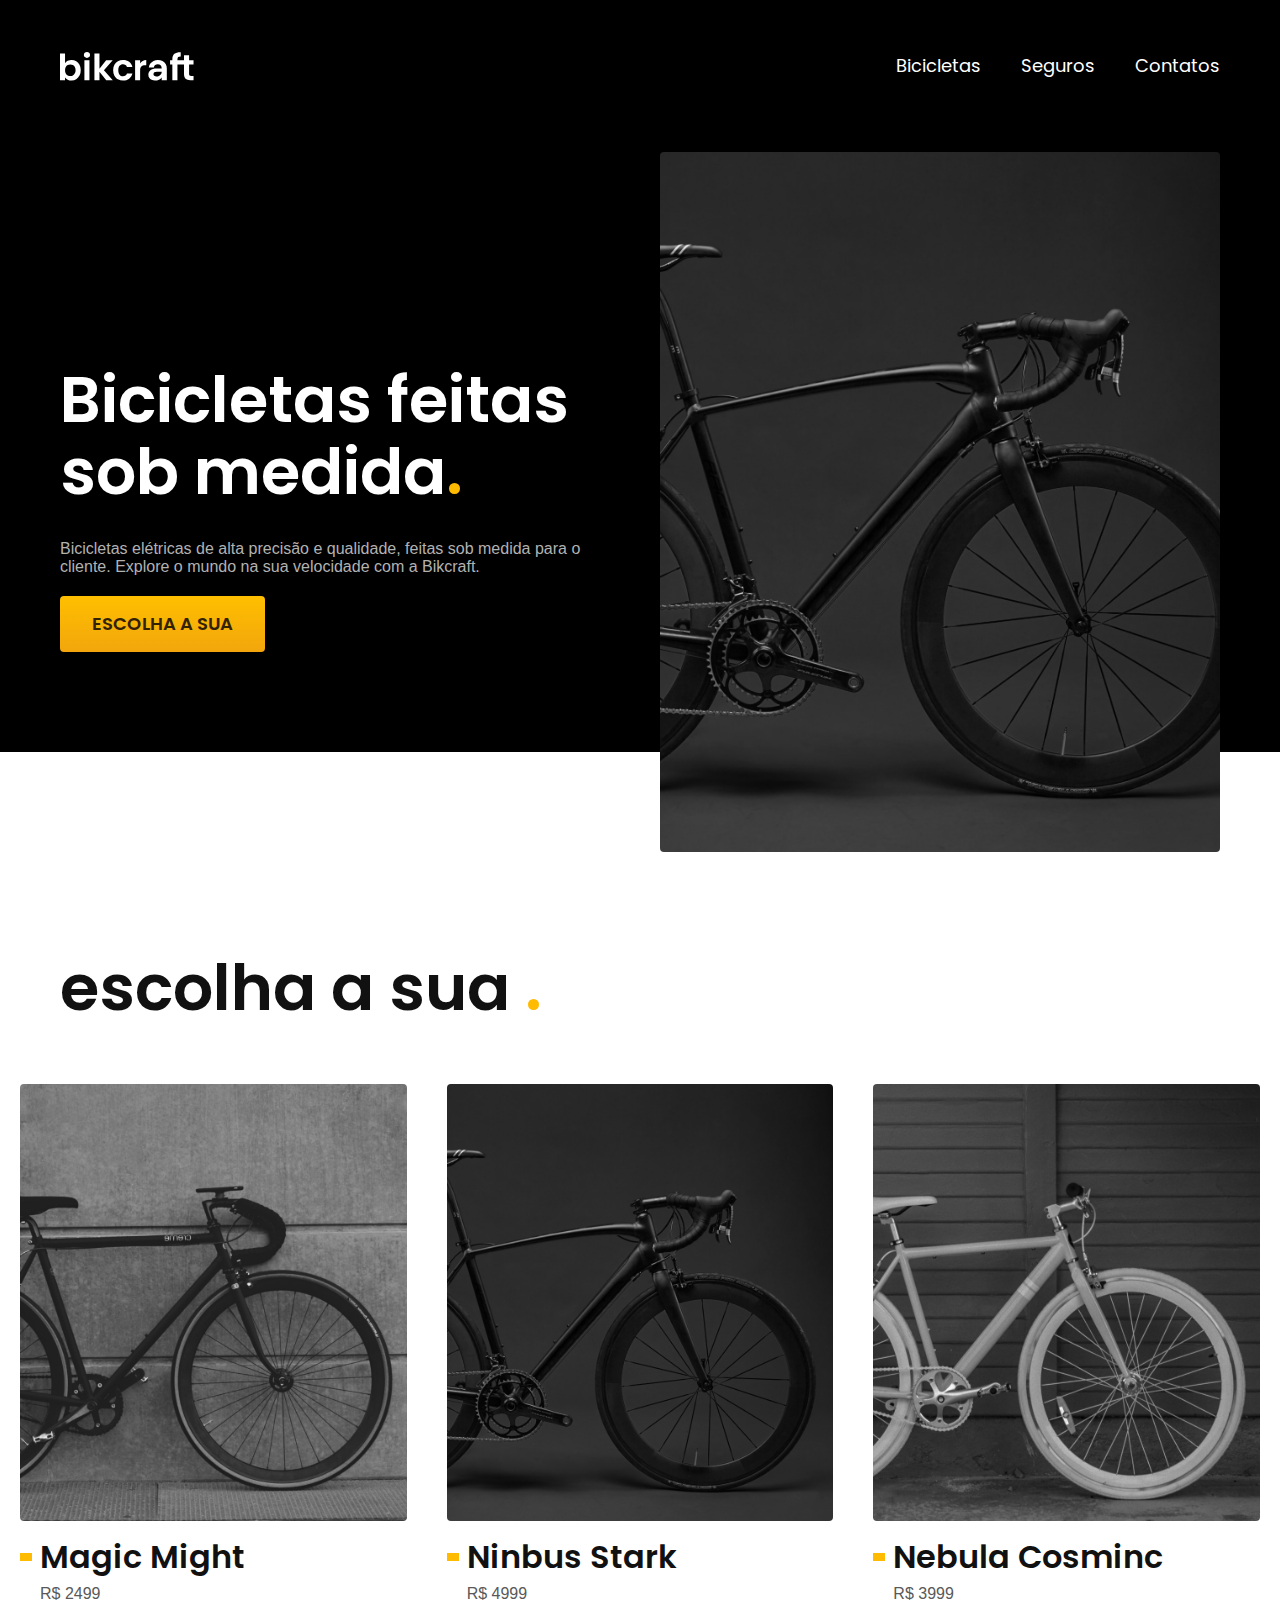
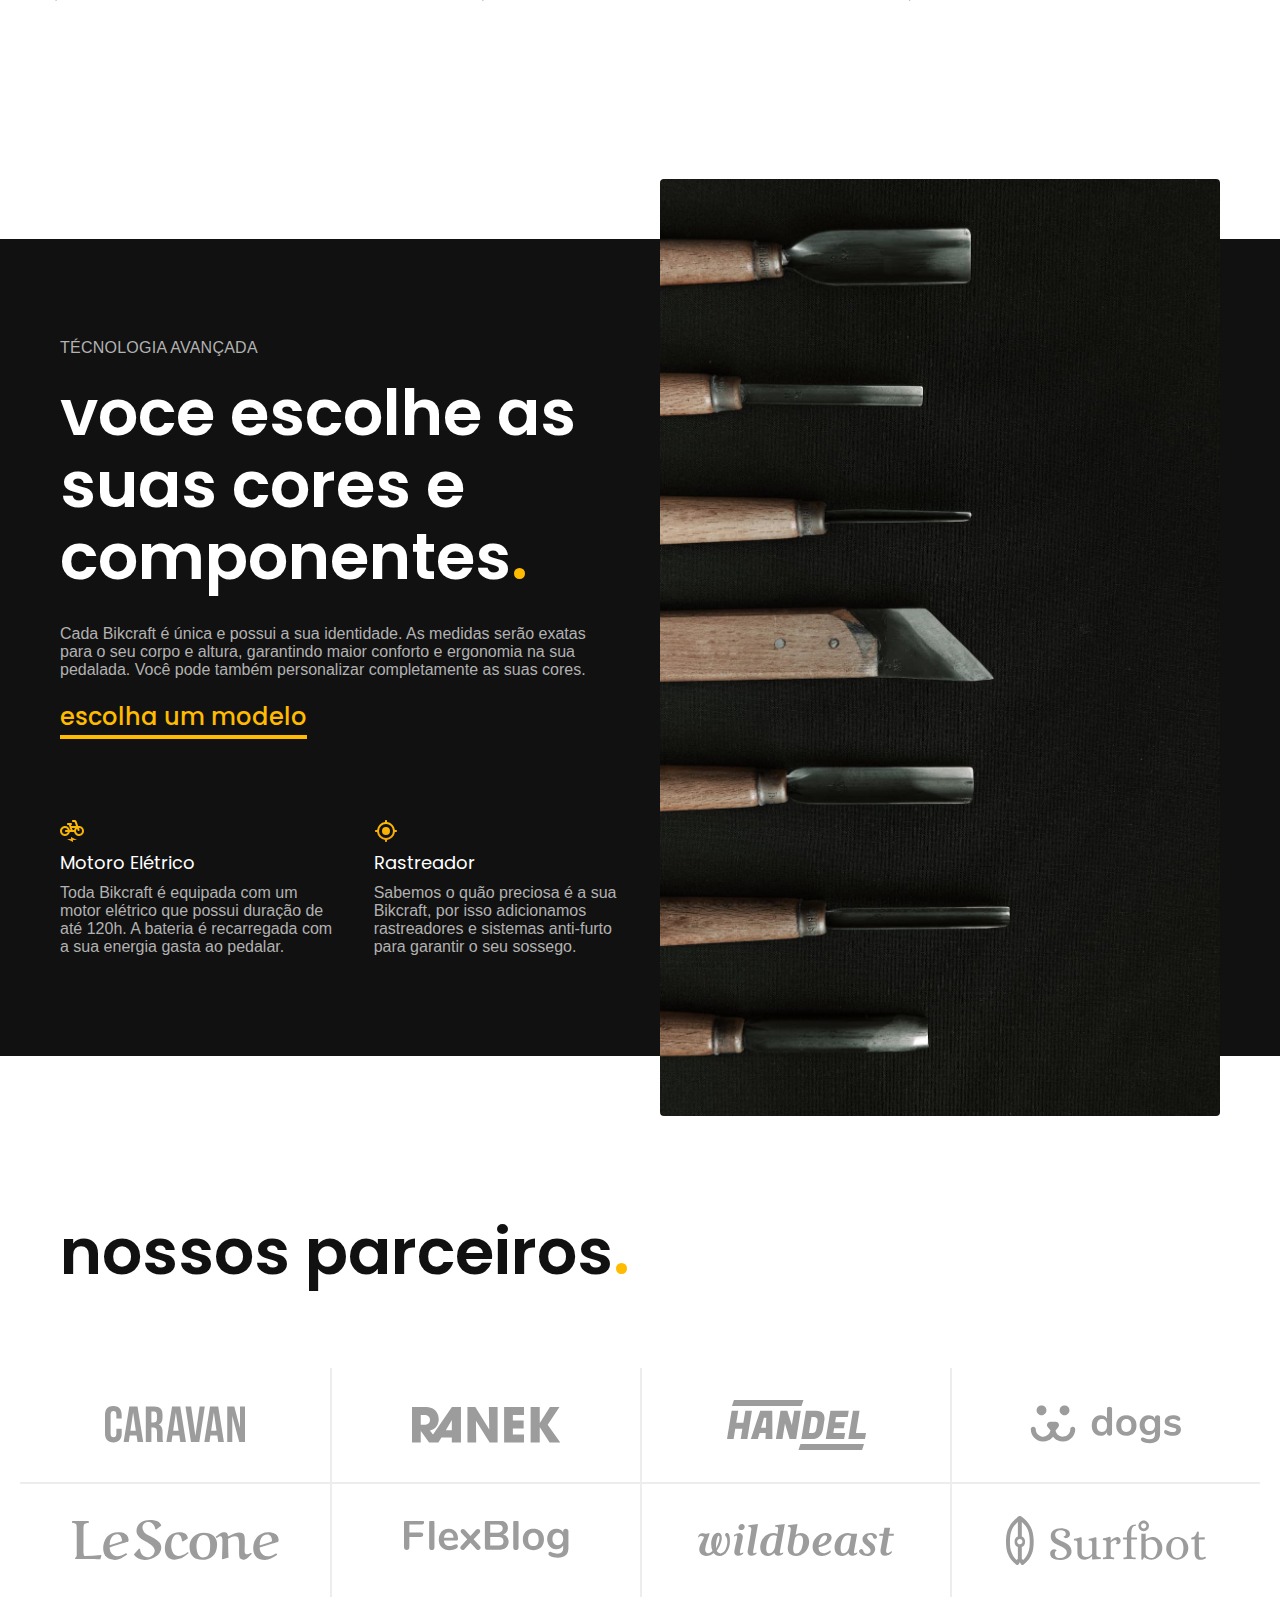
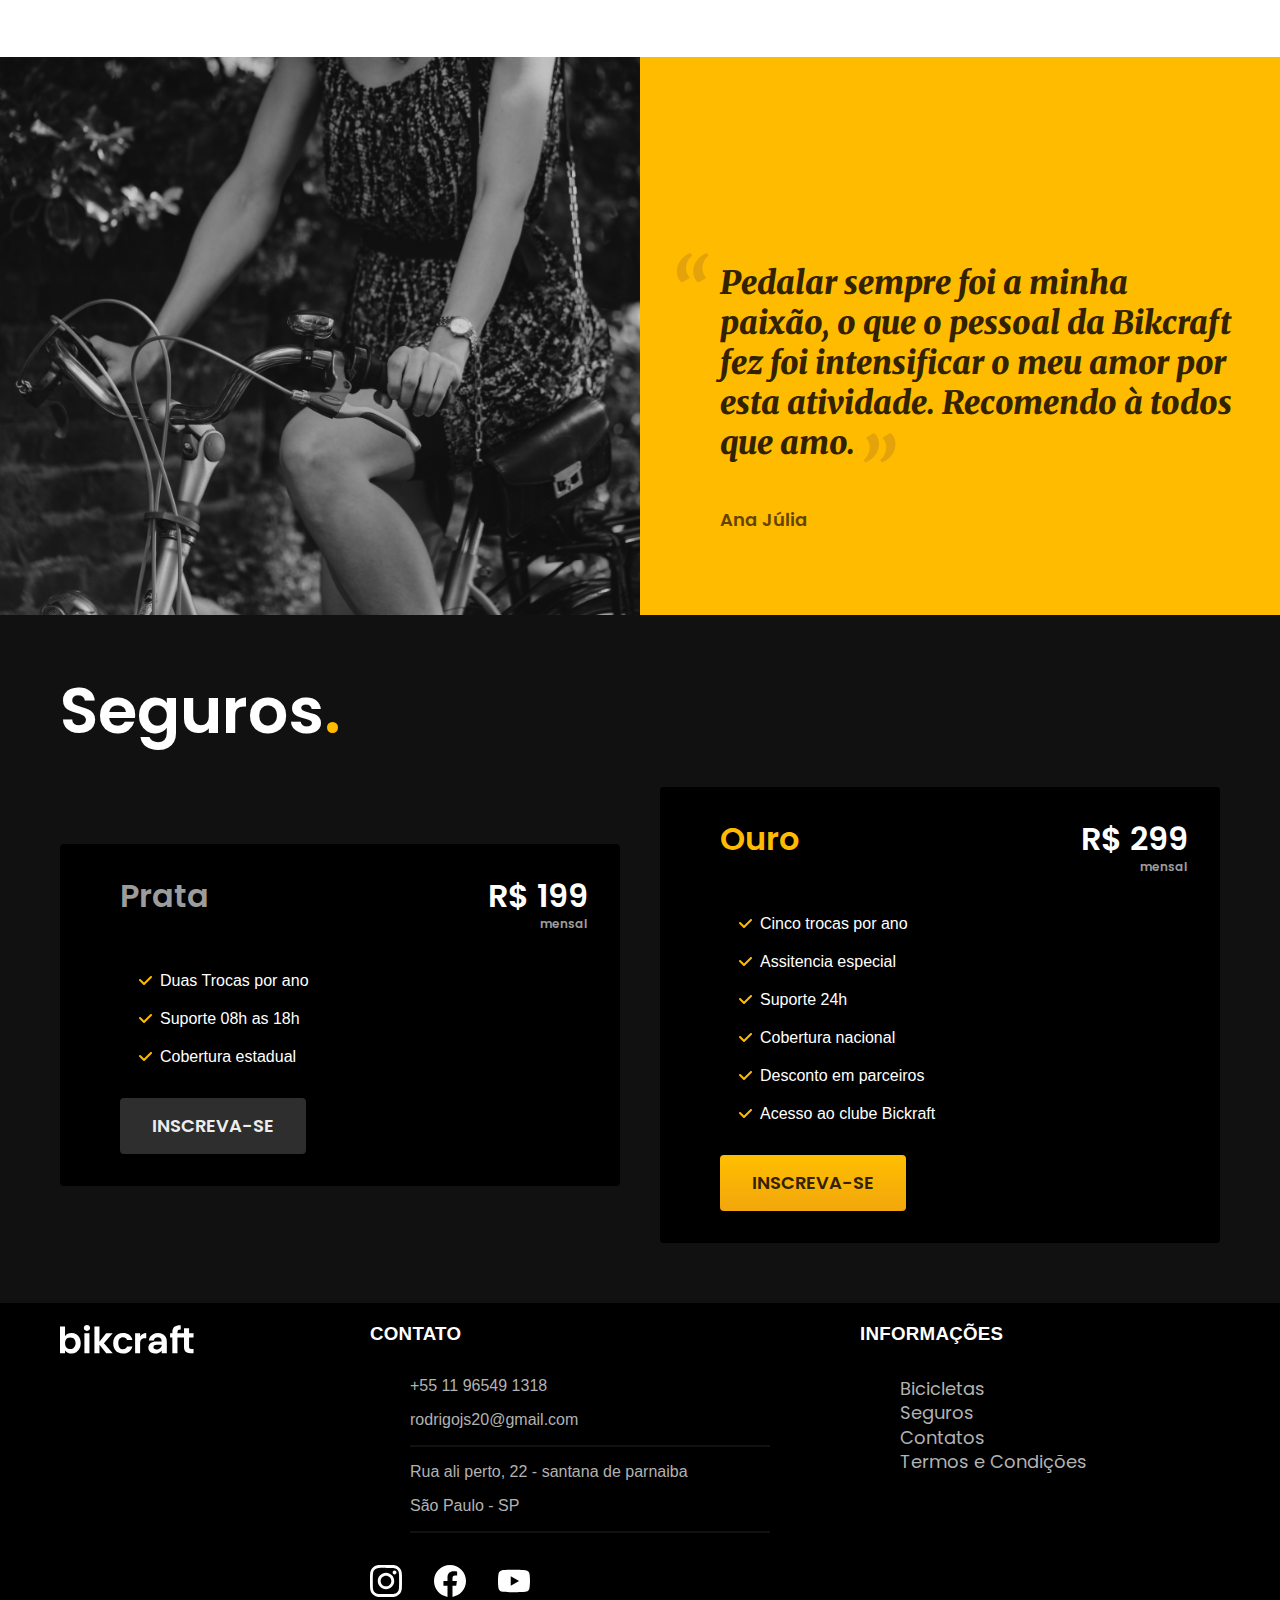
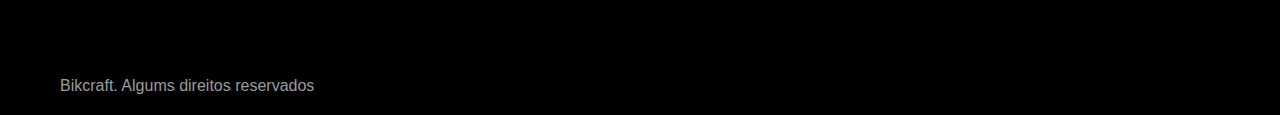
==== index.html @ e826df1b "criado contato.css" ====
<!DOCTYPE html>
<html lang="pt-br">

<head>
  <meta charset="UTF-8">
  <meta http-equiv="X-UA-Compatible" content="IE=edge">
  <meta name="viewport" content="width=device-width, initial-scale=1.0">
  <title>Bikcraft - Bicicletas Elétricas</title>
  <meta name="description" content="Bicicletas elétricas de alta precisão e qualidade,
  feitas sob medida para o cliente. Explore o mundo na sua velocidade com a Bikcraft.">

  <link rel="stylesheet" href="./css/style.css">

  <link rel="preconnect" href="https://fonts.googleapis.com">
  <link rel="preconnect" href="https://fonts.gstatic.com" crossorigin>
  <link href="https://fonts.googleapis.com/css2?family=Merriweather:ital,wght@1,900&family=Poppins:wght@400;600&family=Roboto:ital,wght@0,500;1,400&display=swap" rel="stylesheet">
</head>

<body>
  <header class="header-bg">
    <div class="header container">
      <a href="./"><img src="./img/bikcraft.svg" alt="Bikcraft"></a>

      <nav aria-label="primaria">
        <ul class="header-menu font-1-m cor-0">
          <li><a href="./bicicletas.html">Bicicletas</a></li>
          <li><a href="./seguros.html">Seguros</a></li>
          <li><a href="./contatos.html">Contatos</a></li>
        </ul>
      </nav>
    </div>

  </header>
  <main class="introducao-bg">
    <div class="introducao container">
      <div class="introducao-conteudo">
        <h1 class="font-1-xxl">Bicicletas feitas
          sob medida<span class="cor-p1">.</span></h1>
        <p class="font-2-l cor-5">Bicicletas elétricas de alta precisão e qualidade,
          feitas sob medida para o cliente. Explore o
          mundo na sua velocidade com a Bikcraft.</p>
        <a class="botao" href="./bicicletas.html">Escolha a Sua</a>
      </div>
      <div>
        <img src="./img/fotos/introducao.jpg" alt="Bicicleta Eletrica Preta">
      </div>
    </div>
  </main>

  <article class="bicicletas-lista">
    <h2 class="container font-1-xxl">escolha a sua <span class="cor-p1">.</span></h2>
    <ul>
      <li>
        <a href="./bicicletas/magic.html">
          <img src="./img/bicicletas/magic-home.jpg" alt="bicicleta preta">
          <h3 class="font-1-xl">Magic Might</h3>
          <span class="font-2-m cor-8">R$ 2499</span>
        </a>
      </li>
      <li>
        <a href="./bicicletas/nimbus.html">
          <img src="./img/bicicletas/nimbus-home.jpg" alt="bicicleta preta">
          <h3 class="font-1-xl">Ninbus Stark</h3>
          <span class="font-2-m cor-8">R$ 4999</span>
        </a>
      </li>
      <li>
        <a href="./bicicletas/nebula.html">
          <img src="./img/bicicletas/nebula-home.jpg" alt="bicicleta preta">
          <h3 class="font-1-xl">Nebula Cosminc</h3>
          <span class="font-2-m cor-8">R$ 3999</span>
        </a>
      </li>
    </ul>
  </article>

  <article class="tecnologia-bg">
    <div class="tecnologia container">
      <div class="tecnologia-conteudo">
        <span class="font-2-l-b cor-5">Técnologia avançada</span>
        <h2 class="font-1-xxl cor-0">voce escolhe as suas cores e componentes<span class="cor-p1">.</span></h2>
        <p class="font-2-l cor-5">Cada Bikcraft é única e possui a sua identidade. As medidas serão exatas para o seu corpo e altura, garantindo maior conforto e ergonomia na sua pedalada. Você pode também personalizar
          completamente as suas cores.</p>
        <a class="link" href="./bicicletas.html">escolha um modelo</a>
        <div class="tecnologia-vantagens">
          <div>
            <img src="./img/icones/eletrica.svg" alt="">
            <h3 class="font-1-m cor-0">Motoro Elétrico</h3>
            <p class="font-2-s cor-5">Toda Bikcraft é equipada com um motor elétrico que possui duração de até 120h. A bateria é recarregada com a sua energia gasta ao pedalar.</p>
          </div>
          <div>
            <img src="./img/icones/rastreador.svg" alt="">
            <h3 class="font-1-m cor-0">Rastreador</h3>
            <p class="font-2-s cor-5">Sabemos o quão preciosa é a sua Bikcraft, por isso adicionamos rastreadores e sistemas anti-furto para garantir o seu sossego.</p>
          </div>
        </div>
      </div>
      <div class="tecnologia-imagem">
        <img src="./img/fotos/tecnologia.jpg" alt="">
      </div>
    </div>
  </article>

  <section class="parceiros">
    <h2 class="container font-1-xxl" aria-label="Nossos Parceiros">nossos parceiros<span class="cor-p1">.</span></h2>
    <ul>
      <li> <img src="img/parceiros/caravan.svg" alt="caravan.svg"></li>
      <li> <img src="img/parceiros/ranek.svg" alt="ranek.svg"></li>
      <li> <img src="img/parceiros/handel.svg" alt="handel"></li>
      <li> <img src="img/parceiros/dogs.svg" alt="dogs"></li>
      <li> <img src="img/parceiros/lescone.svg" alt="lescone.svg"></li>
      <li> <img src="img/parceiros/flexblog.svg" alt="flexblog.svg"></li>
      <li> <img src="img/parceiros/wildbeast.svg" alt="wildbeast.svg"></li>
      <li> <img src="img/parceiros/surfbot.svg" alt="surfbot.svg"></li>
    </ul>
  </section>

  <section class="depoimento" aria-label="depoimento">
    <div>
      <img src="./img/fotos/depoimento.jpg" alt="pessoa pedalando uma bicicleta bikcraft">
    </div>
    <div class="depoimento-conteudo">
      <blockquote class="font-1-xl cor-p5">
        <p>Pedalar sempre foi a minha paixão, o que o pessoal da Bikcraft fez foi intensificar o meu amor por esta atividade. Recomendo à todos que amo.</p>
        <span class="font-1-m-b cor-p4">Ana Júlia</span>
      </blockquote>
    </div>
  </section>

  <article class="seguros-bg">
    <div class="seguros container">
      <h2 class="font-1-xxl cor-0">Seguros<span class="cor-p1">.</span></h2>

      <div class="seguros-item">
        <h3 class="font-1-xl cor-6">Prata</h3>
        <span class="font-1-xl cor-0">R$ 199 <span class="font-1-xs cor-6">mensal</span></span>
        <ul class="font-2-m cor-0">
          <li>Duas Trocas por ano</li>
          <li>Suporte 08h as 18h</li>
          <li>Cobertura estadual</li>
        </ul>
        <a class="botao secundario" href="./orcamento.html">Inscreva-se</a>
      </div>
      <div class="seguros-item">
        <h3 class="font-1-xl cor-p1">Ouro</h3>
        <span class="font-1-xl cor-0">R$ 299 <span class="font-1-xs cor-6">mensal</span></span>
        <ul class="font-2-m cor-0">
          <li>Cinco trocas por ano</li>
          <li>Assitencia especial</li>
          <li>Suporte 24h</li>
          <li>Cobertura nacional</li>
          <li>Desconto em parceiros</li>
          <li>Acesso ao clube Bickraft</li>
        </ul>
        <a class="botao" href="./orcamento.html">Inscreva-se</a>
      </div>
    </div>
  </article>
  
  <footer class="footer-bg">
    <div class="footer container">
      <img src="./img/bikcraft.svg" alt="Bickraft">
      <div class="footer-contato">
        <h3 class="font-2-l-b cor-0">Contato</h3>
        <ul class="font-2-m cor-5">
          <li><a href="tel:+5511965491318">+55 11 96549 1318</a></li>
          <li><a href="mailto:rodrigojs20@gmail.com">rodrigojs20@gmail.com</a></li>
          <li>Rua ali perto, 22 - santana de parnaiba</li>
          <li>São Paulo - SP</li>
        </ul>
        <div class="footer-redes">
          <a href="#">
            <img src="./img/redes/instagram.svg" alt="Instagram">
          </a>
          <a href="#">
            <img src="./img/redes/facebook.svg" alt="Facebook">
          </a>
          <a href="#">
            <img src="./img/redes/youtube.svg" alt="Youtube">
          </a>
        </div>
      </div>
      <div class="footer-informacoes">
        <h3 class="font-2-l-b cor-0">Informações</h3>
        <nav>
          <ul class="font-1-m cor-5">
            <li><a href="./bicicletas.html">Bicicletas</a></li>
            <li><a href="./seguros.html">Seguros</a></li>
            <li><a href="./contatos.html">Contatos</a></li>
            <li><a href="./termos.html">Termos e Condições</a></li>
          </ul>
        </nav>
      </div>
      <p class="footer-copy font-2-m cor-6">Bikcraft. Algums direitos reservados</p>
    </div>
  </footer>
</body>

</html>
---- css/style.css ----
@import url("./global/golbal.css");
@import url("./utilidades/tipografia.css");
@import url("./global/header.css");
@import url("./global/footer.css");

/* utilidades */
@import url("./utilidades/componentes.css");
@import url("./utilidades/cores.css");
@import url("./utilidades/formulario.css");

/* home */
@import url("./home/introducao.css");
@import url("./home/tecnologia.css");
@import url("./home/parceiros.css");
@import url("./home/depoimento.css");


/* bicicletas */
@import url("./bicicletas/bicicletas-lista.css");
@import url("./bicicletas/bicicletas.css");

/* bicicletas */
@import url("./bicicleta/bicicleta.css");
@import url("./bicicleta/seguro.css");

/*seguros */
@import url("./seguros/seguros.css");
@import url("./seguros/vantagens.css");
@import url("./seguros/perguntas.css");

/* contato */
@import url("./contato/contato.css");
@import url("./contato/lojas.css");

/*termos */
@import url("./termos/termos.css");
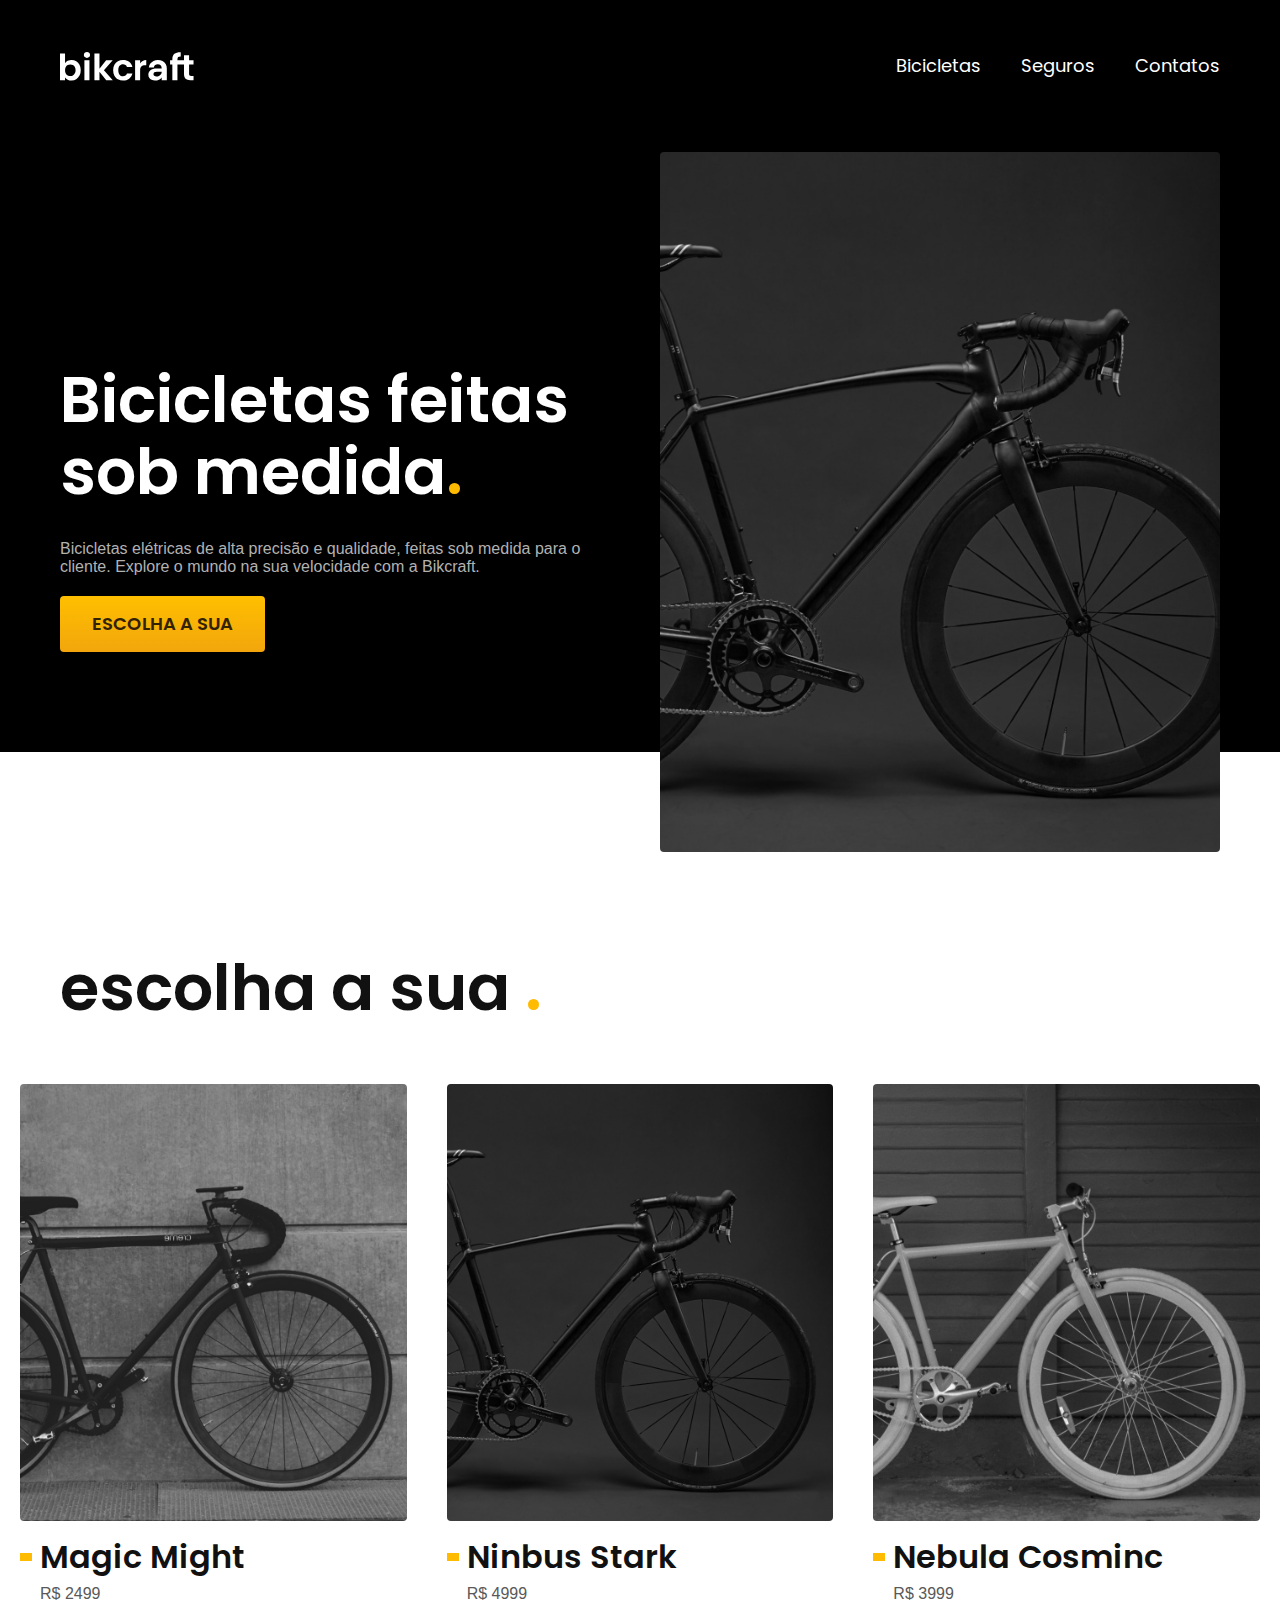
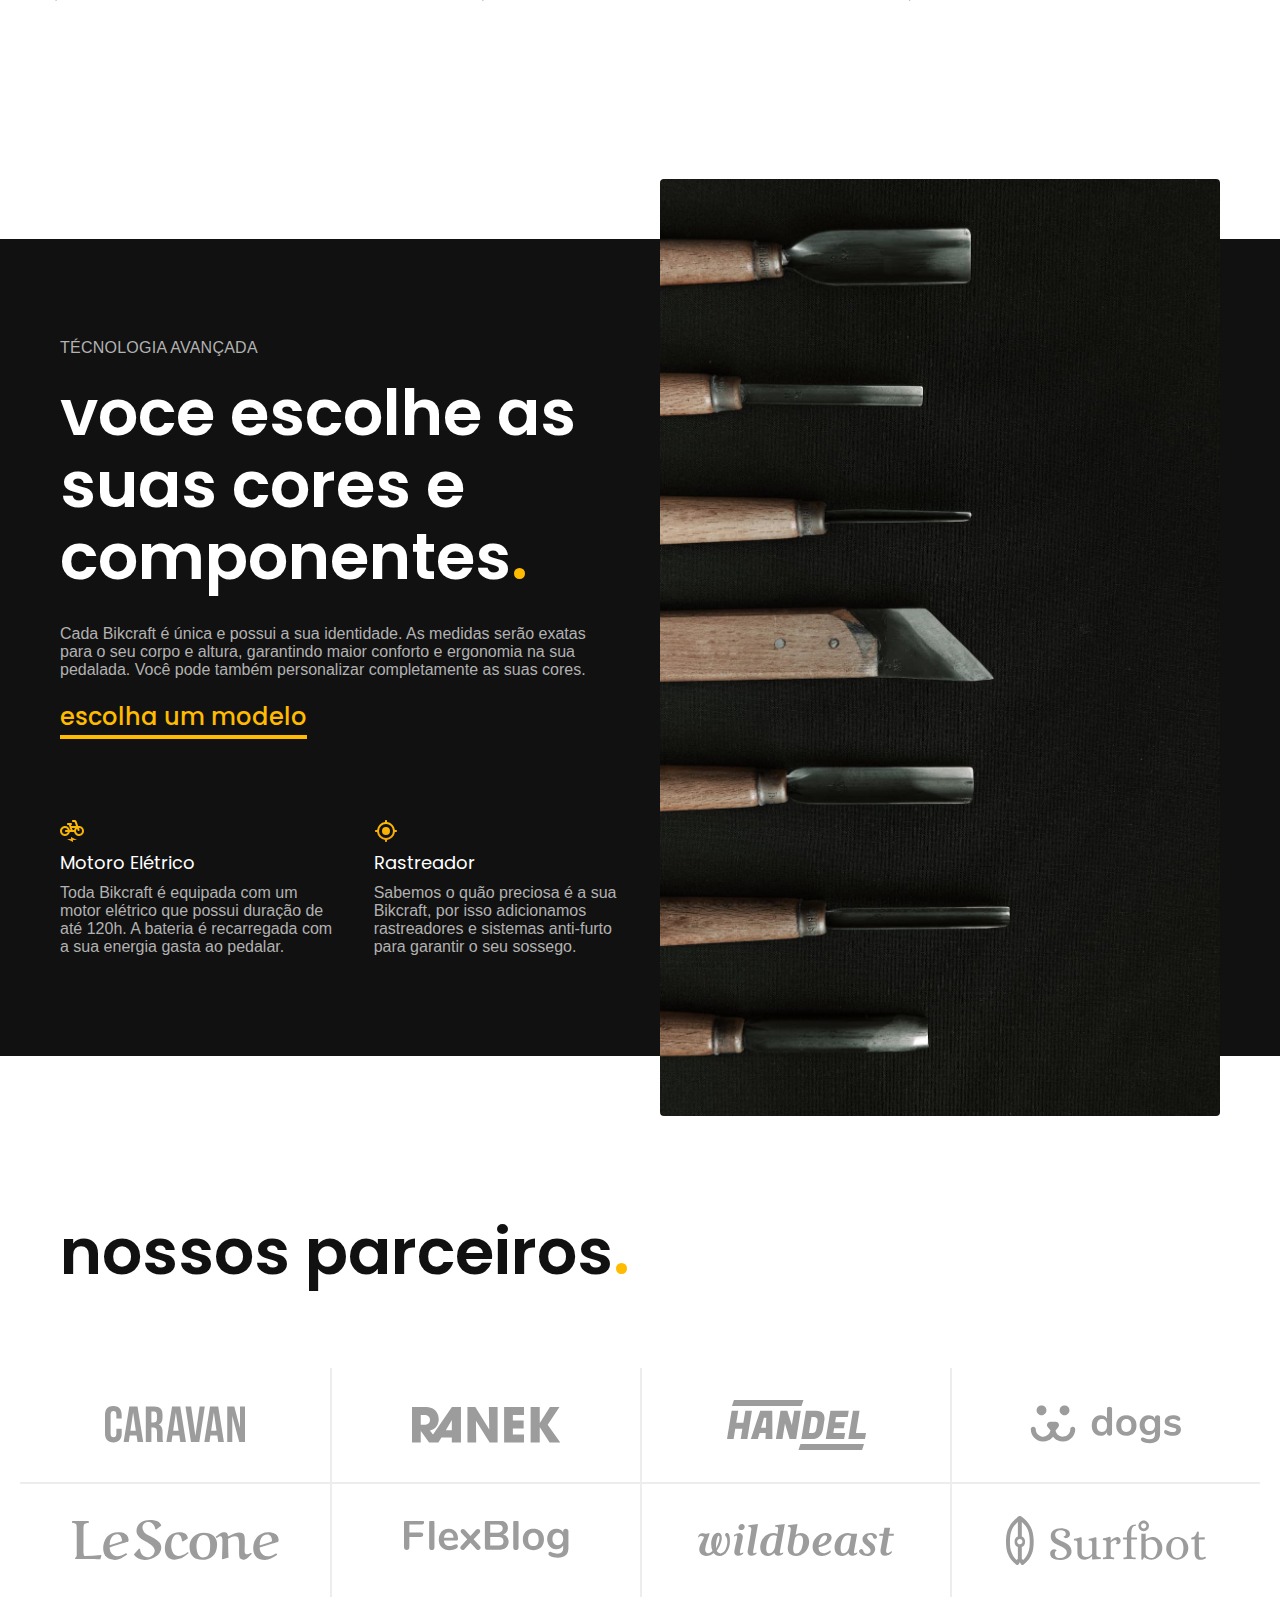
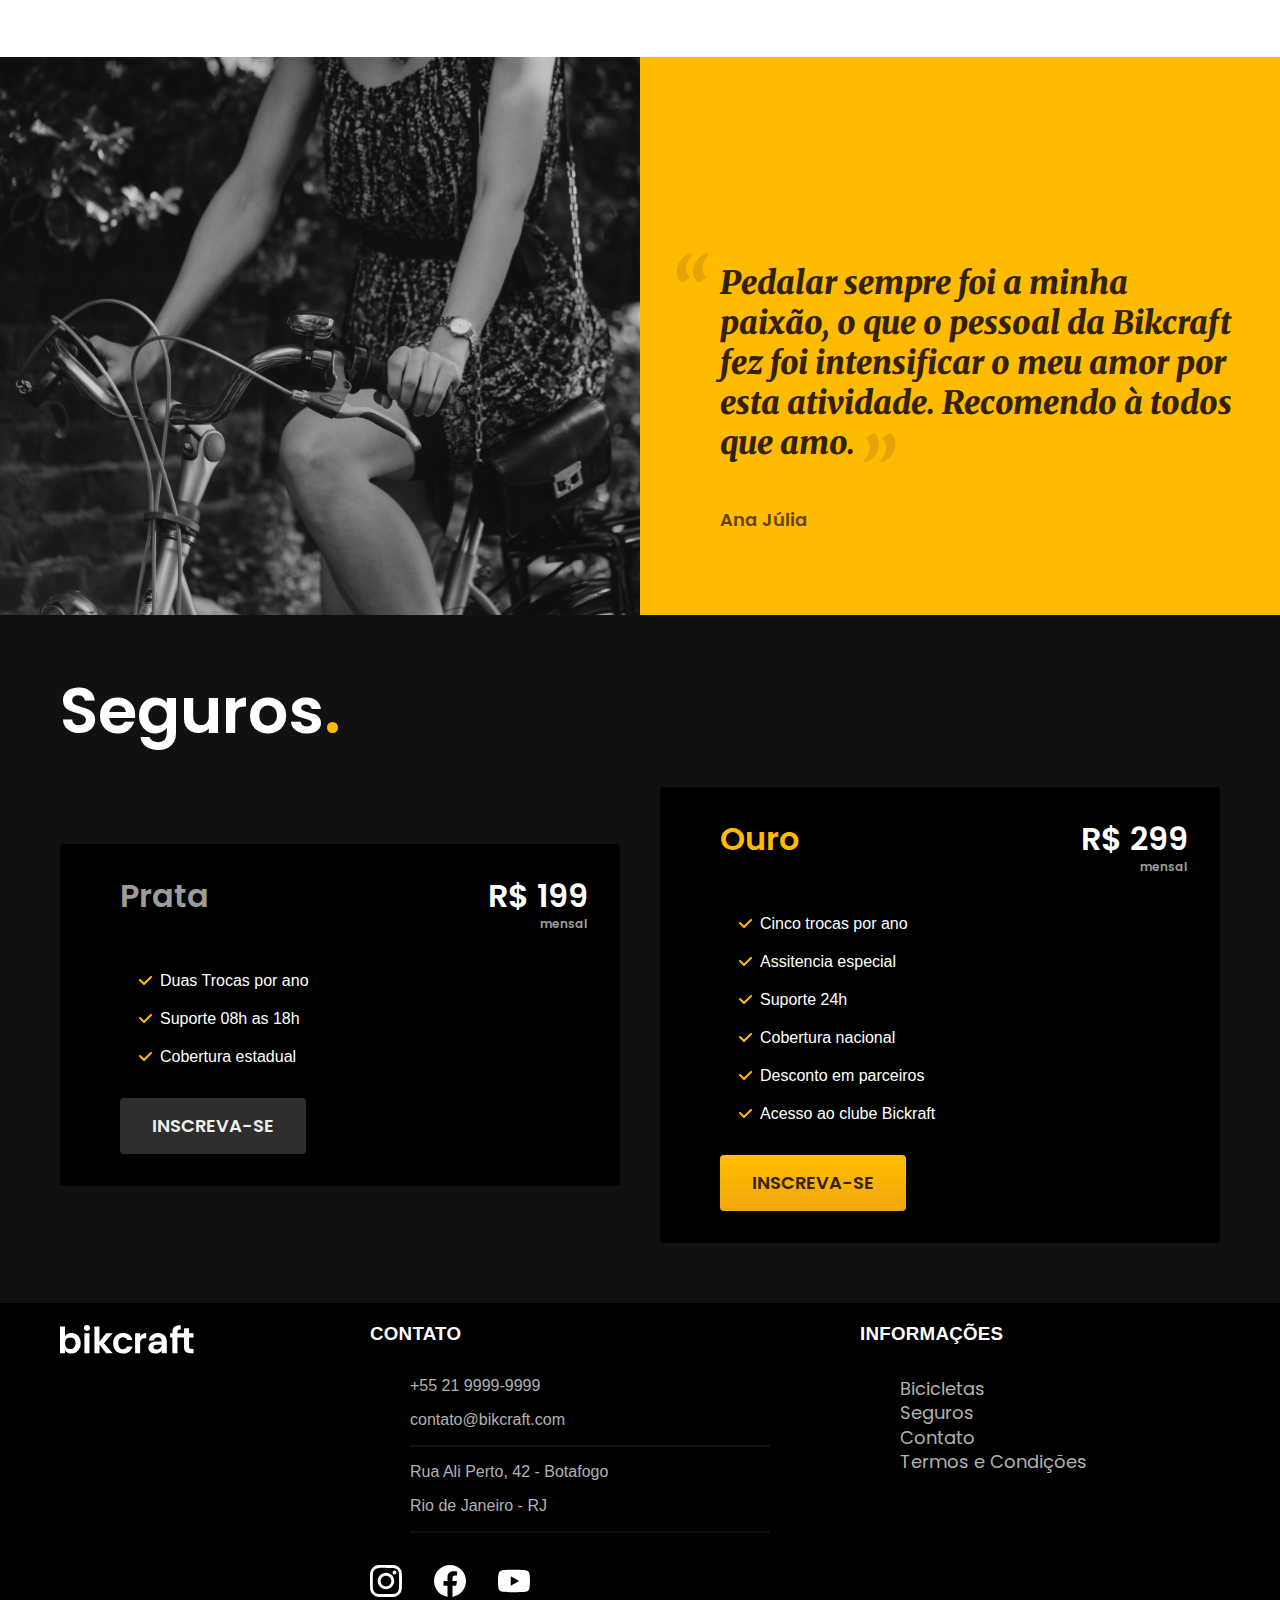
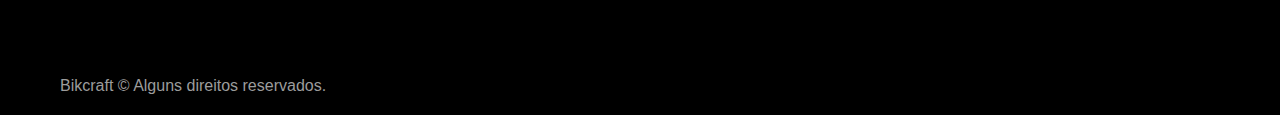
==== commit aa5805ba: "criei lojas.css" ====
--- a/index.html
+++ b/index.html
@@ -156,26 +156,26 @@
       </div>
     </div>
   </article>
-  
+
   <footer class="footer-bg">
     <div class="footer container">
-      <img src="./img/bikcraft.svg" alt="Bickraft">
+      <img src="./img/bikcraft.svg" alt="Bikcraft">
       <div class="footer-contato">
         <h3 class="font-2-l-b cor-0">Contato</h3>
         <ul class="font-2-m cor-5">
-          <li><a href="tel:+5511965491318">+55 11 96549 1318</a></li>
-          <li><a href="mailto:rodrigojs20@gmail.com">rodrigojs20@gmail.com</a></li>
-          <li>Rua ali perto, 22 - santana de parnaiba</li>
-          <li>São Paulo - SP</li>
+          <li><a href="tel:+552199999999">+55 21 9999-9999</a></li>
+          <li><a href="mailto:contato@bikcraft.com">contato@bikcraft.com</a></li>
+          <li>Rua Ali Perto, 42 - Botafogo</li>
+          <li>Rio de Janeiro - RJ</li>
         </ul>
         <div class="footer-redes">
-          <a href="#">
+          <a href="./">
             <img src="./img/redes/instagram.svg" alt="Instagram">
           </a>
-          <a href="#">
+          <a href="./">
             <img src="./img/redes/facebook.svg" alt="Facebook">
           </a>
-          <a href="#">
+          <a href="./">
             <img src="./img/redes/youtube.svg" alt="Youtube">
           </a>
         </div>
@@ -186,12 +186,12 @@
           <ul class="font-1-m cor-5">
             <li><a href="./bicicletas.html">Bicicletas</a></li>
             <li><a href="./seguros.html">Seguros</a></li>
-            <li><a href="./contatos.html">Contatos</a></li>
+            <li><a href="./contato.html">Contato</a></li>
             <li><a href="./termos.html">Termos e Condições</a></li>
           </ul>
         </nav>
       </div>
-      <p class="footer-copy font-2-m cor-6">Bikcraft. Algums direitos reservados</p>
+      <p class="footer-copy font-2-m cor-6">Bikcraft © Alguns direitos reservados.</p>
     </div>
   </footer>
 </body>
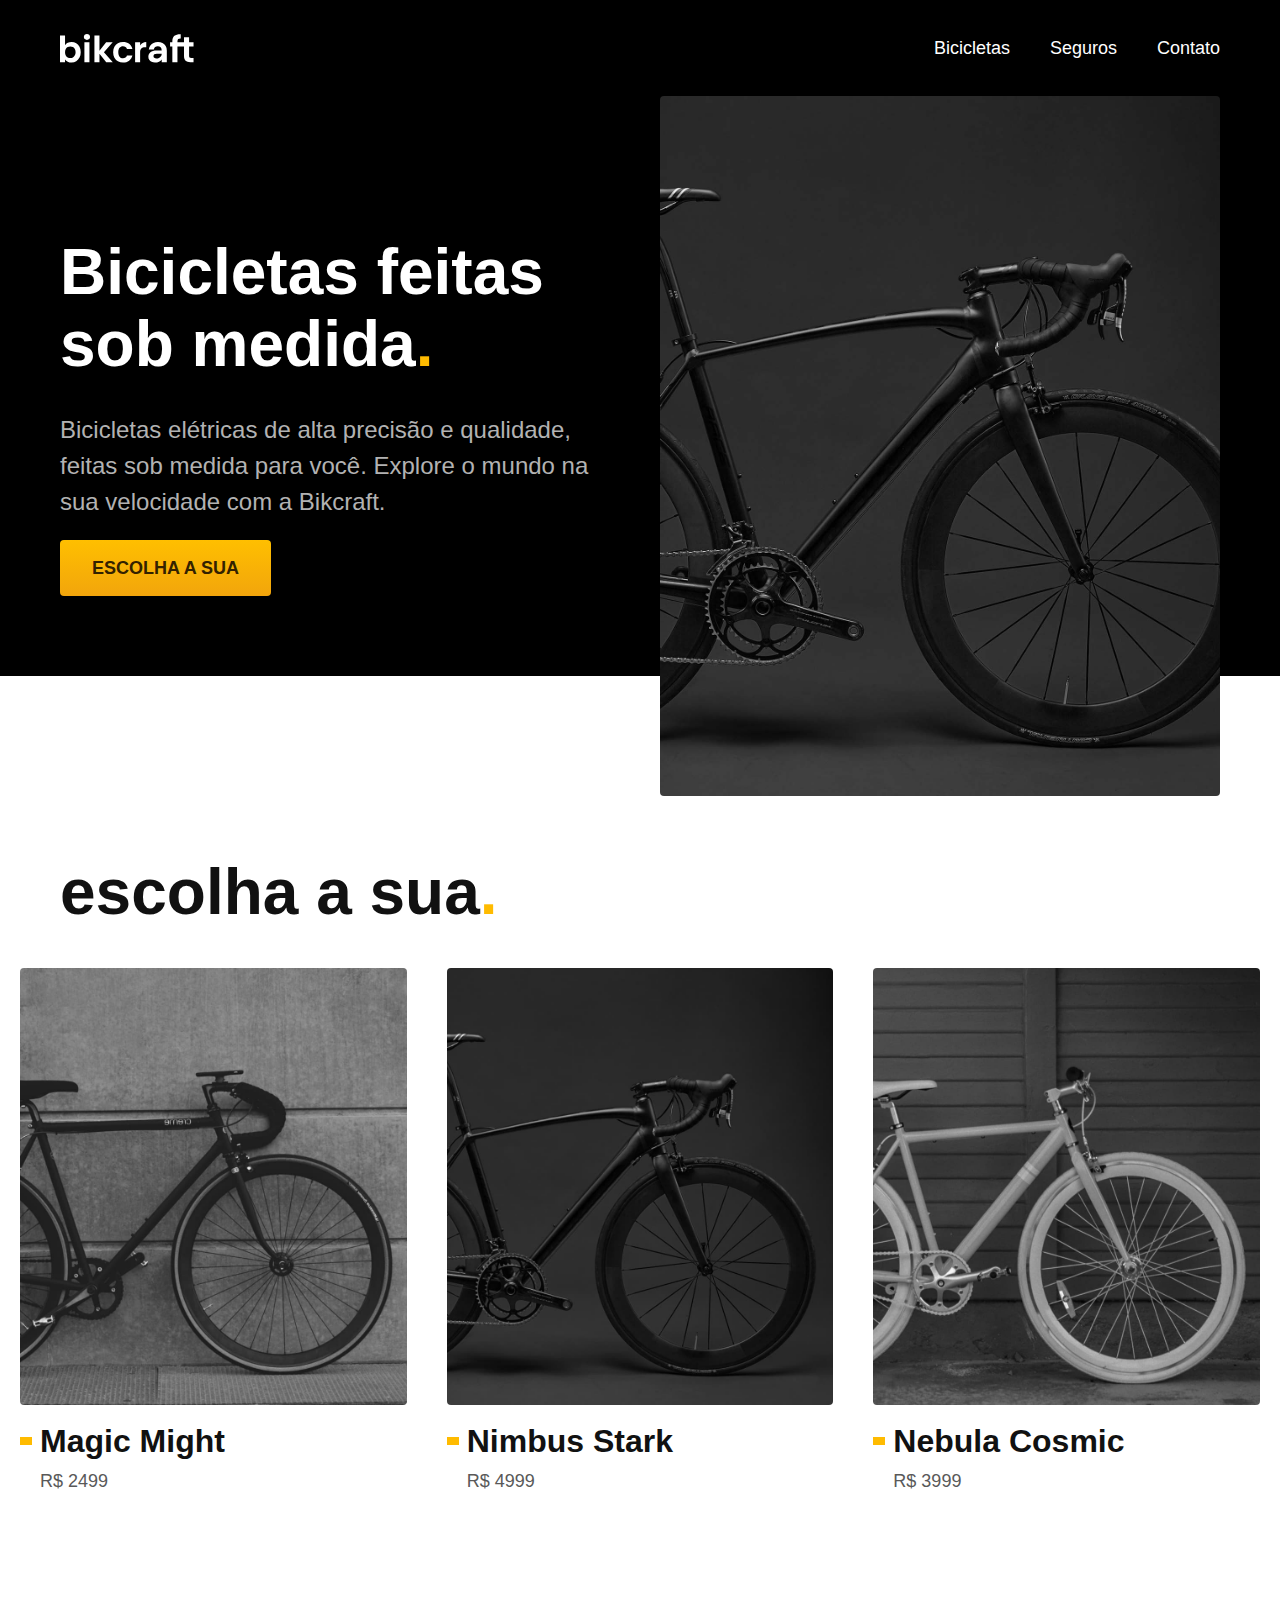
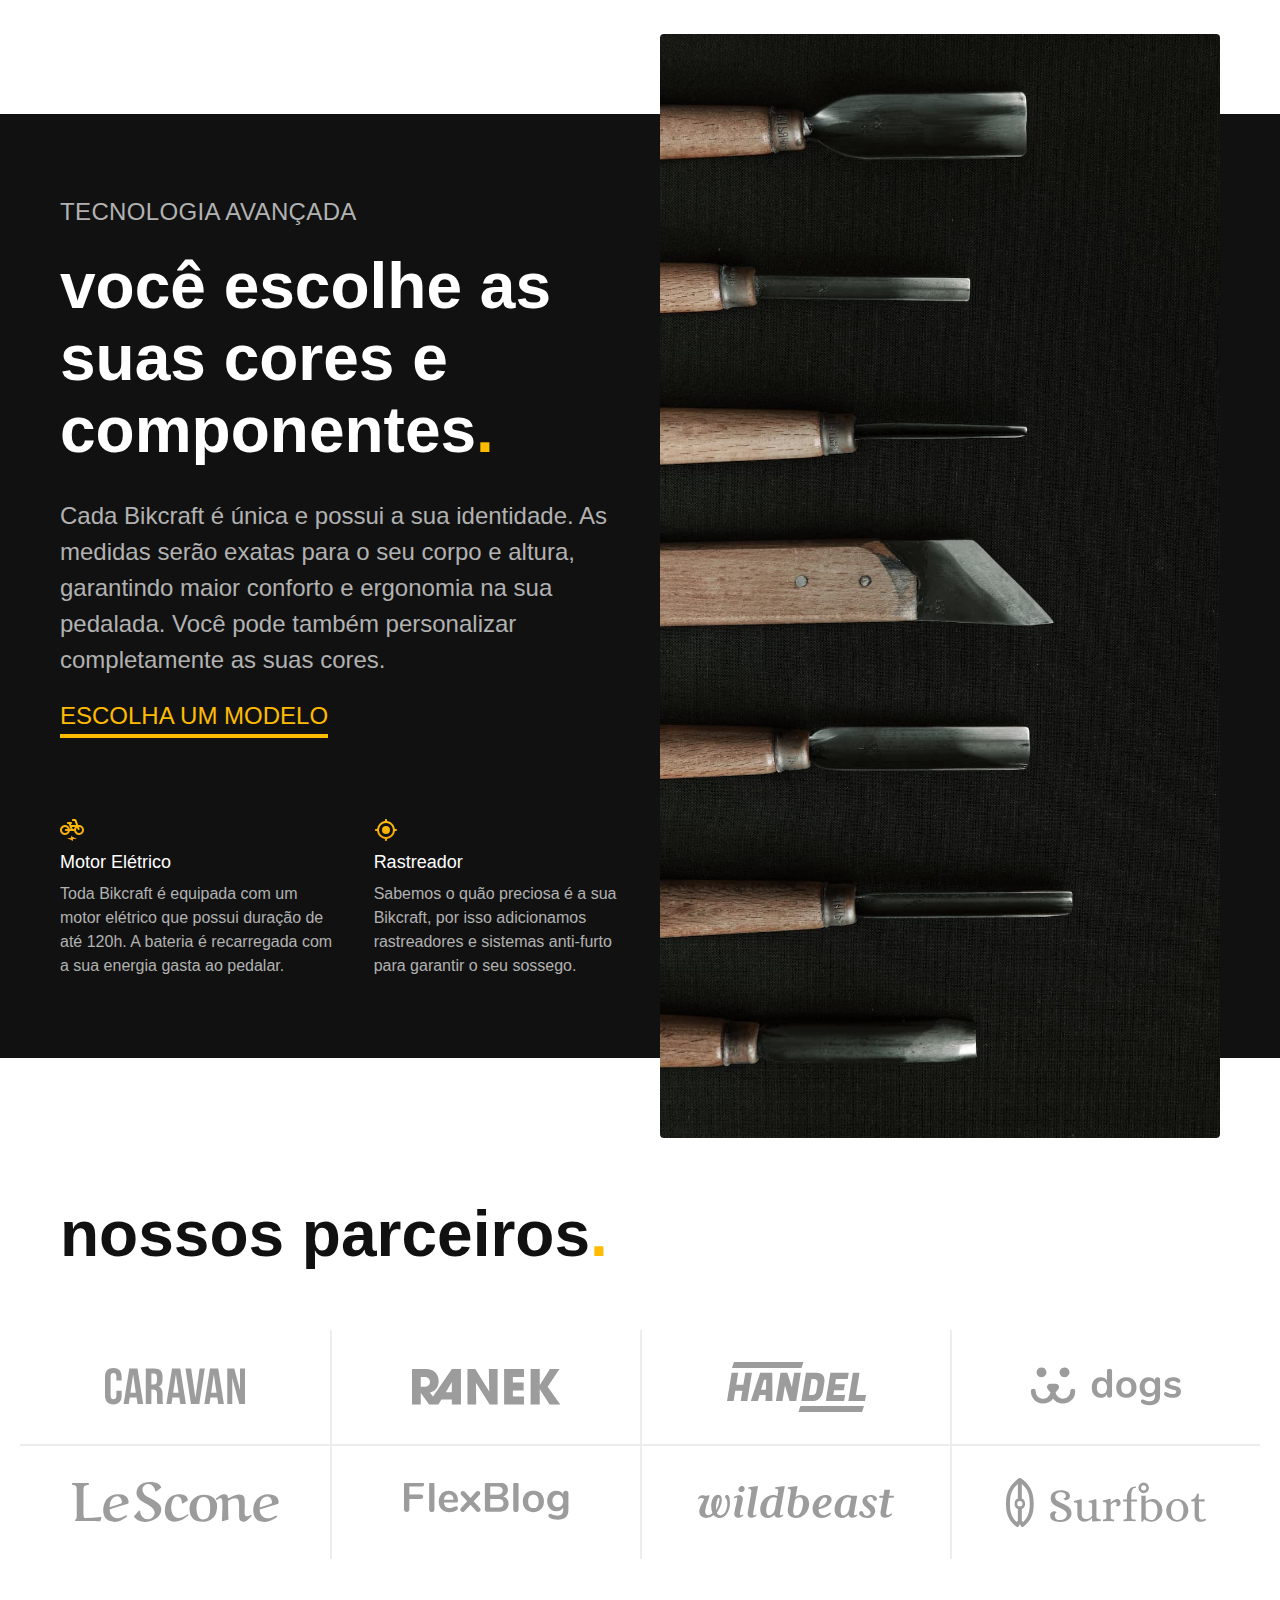
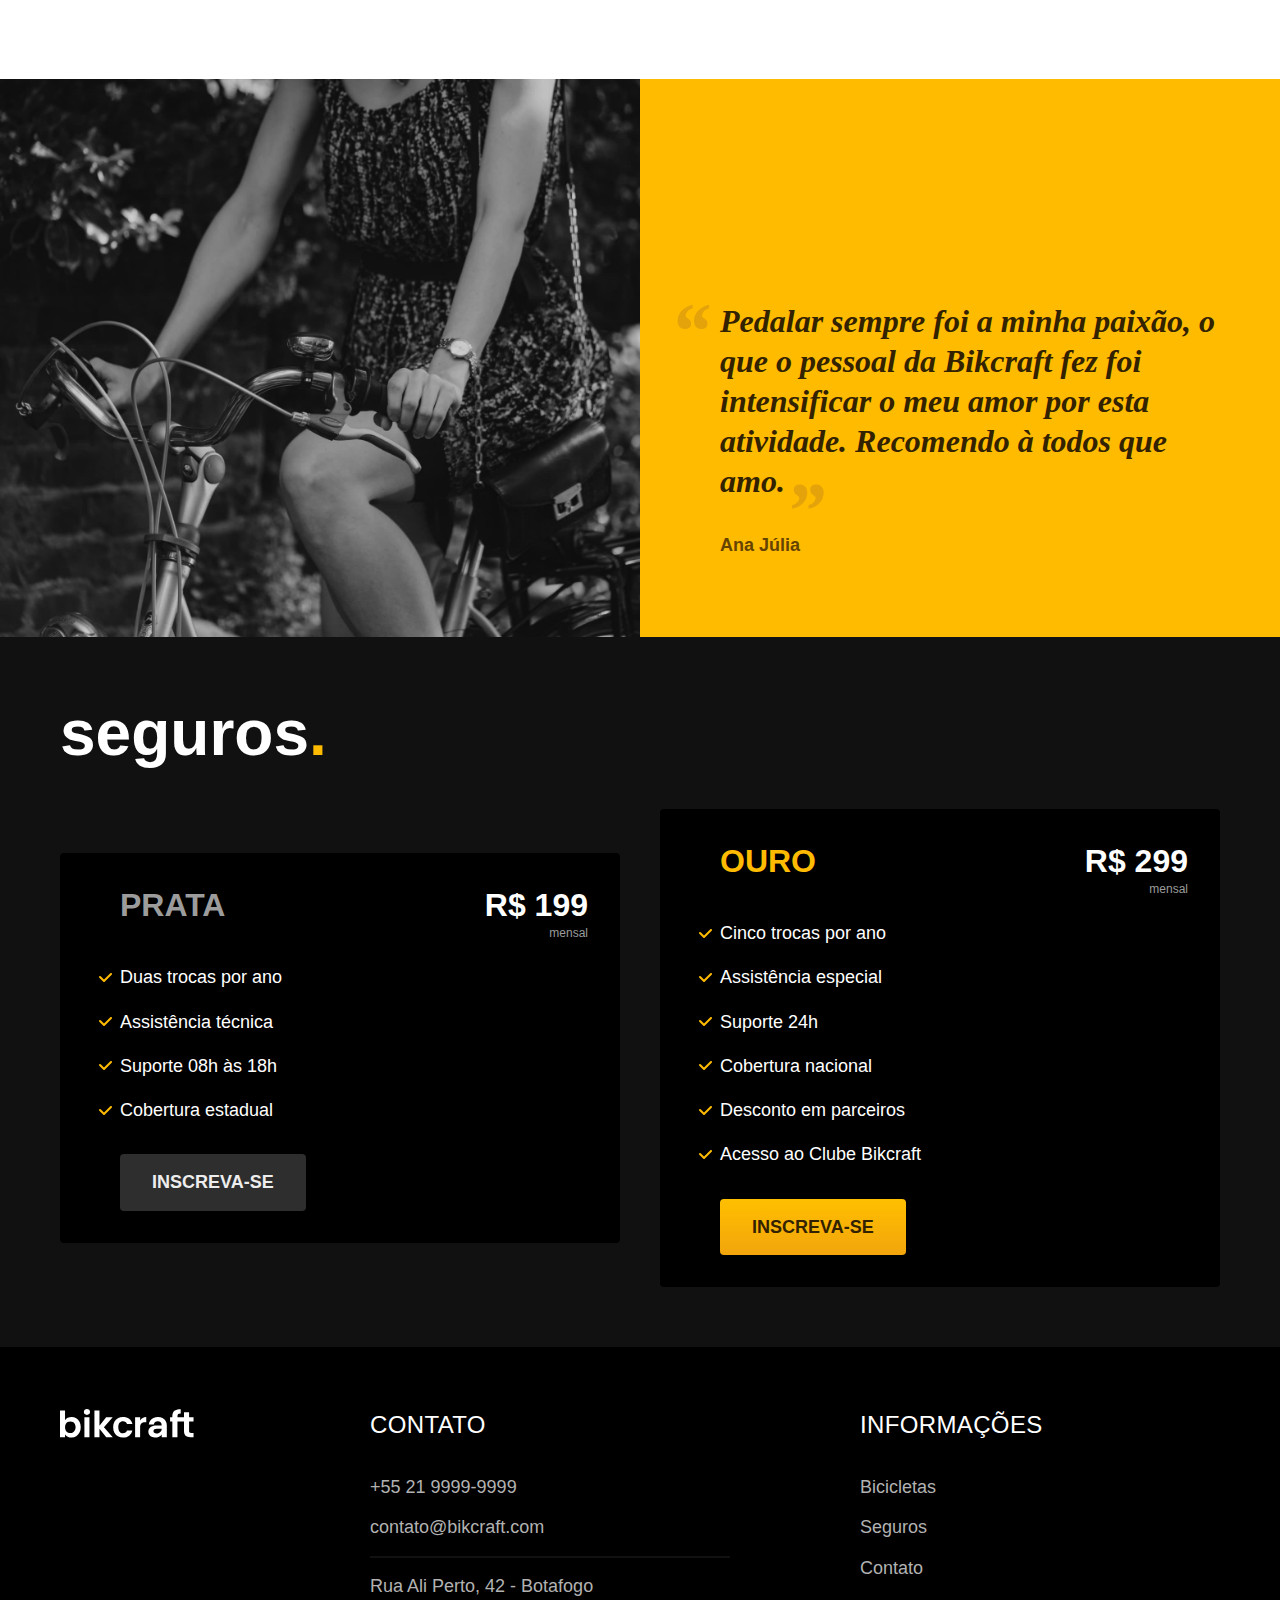
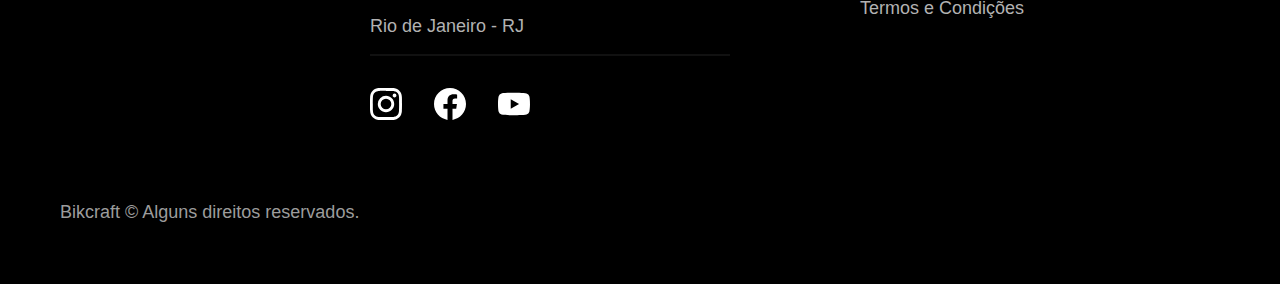
==== commit 7e6a1820: "update" ====
--- a/index.html
+++ b/index.html
@@ -1,199 +1,195 @@
-<!DOCTYPE html>
-<html lang="pt-br">
-
-<head>
-  <meta charset="UTF-8">
-  <meta http-equiv="X-UA-Compatible" content="IE=edge">
-  <meta name="viewport" content="width=device-width, initial-scale=1.0">
-  <title>Bikcraft - Bicicletas Elétricas</title>
-  <meta name="description" content="Bicicletas elétricas de alta precisão e qualidade,
-  feitas sob medida para o cliente. Explore o mundo na sua velocidade com a Bikcraft.">
-
-  <link rel="stylesheet" href="./css/style.css">
-
-  <link rel="preconnect" href="https://fonts.googleapis.com">
-  <link rel="preconnect" href="https://fonts.gstatic.com" crossorigin>
-  <link href="https://fonts.googleapis.com/css2?family=Merriweather:ital,wght@1,900&family=Poppins:wght@400;600&family=Roboto:ital,wght@0,500;1,400&display=swap" rel="stylesheet">
-</head>
-
-<body>
-  <header class="header-bg">
-    <div class="header container">
-      <a href="./"><img src="./img/bikcraft.svg" alt="Bikcraft"></a>
-
-      <nav aria-label="primaria">
-        <ul class="header-menu font-1-m cor-0">
-          <li><a href="./bicicletas.html">Bicicletas</a></li>
-          <li><a href="./seguros.html">Seguros</a></li>
-          <li><a href="./contatos.html">Contatos</a></li>
-        </ul>
-      </nav>
-    </div>
-
-  </header>
-  <main class="introducao-bg">
-    <div class="introducao container">
-      <div class="introducao-conteudo">
-        <h1 class="font-1-xxl">Bicicletas feitas
-          sob medida<span class="cor-p1">.</span></h1>
-        <p class="font-2-l cor-5">Bicicletas elétricas de alta precisão e qualidade,
-          feitas sob medida para o cliente. Explore o
-          mundo na sua velocidade com a Bikcraft.</p>
-        <a class="botao" href="./bicicletas.html">Escolha a Sua</a>
-      </div>
-      <div>
-        <img src="./img/fotos/introducao.jpg" alt="Bicicleta Eletrica Preta">
-      </div>
-    </div>
-  </main>
-
-  <article class="bicicletas-lista">
-    <h2 class="container font-1-xxl">escolha a sua <span class="cor-p1">.</span></h2>
-    <ul>
-      <li>
-        <a href="./bicicletas/magic.html">
-          <img src="./img/bicicletas/magic-home.jpg" alt="bicicleta preta">
-          <h3 class="font-1-xl">Magic Might</h3>
-          <span class="font-2-m cor-8">R$ 2499</span>
-        </a>
-      </li>
-      <li>
-        <a href="./bicicletas/nimbus.html">
-          <img src="./img/bicicletas/nimbus-home.jpg" alt="bicicleta preta">
-          <h3 class="font-1-xl">Ninbus Stark</h3>
-          <span class="font-2-m cor-8">R$ 4999</span>
-        </a>
-      </li>
-      <li>
-        <a href="./bicicletas/nebula.html">
-          <img src="./img/bicicletas/nebula-home.jpg" alt="bicicleta preta">
-          <h3 class="font-1-xl">Nebula Cosminc</h3>
-          <span class="font-2-m cor-8">R$ 3999</span>
-        </a>
-      </li>
-    </ul>
-  </article>
-
-  <article class="tecnologia-bg">
-    <div class="tecnologia container">
-      <div class="tecnologia-conteudo">
-        <span class="font-2-l-b cor-5">Técnologia avançada</span>
-        <h2 class="font-1-xxl cor-0">voce escolhe as suas cores e componentes<span class="cor-p1">.</span></h2>
-        <p class="font-2-l cor-5">Cada Bikcraft é única e possui a sua identidade. As medidas serão exatas para o seu corpo e altura, garantindo maior conforto e ergonomia na sua pedalada. Você pode também personalizar
-          completamente as suas cores.</p>
-        <a class="link" href="./bicicletas.html">escolha um modelo</a>
-        <div class="tecnologia-vantagens">
-          <div>
-            <img src="./img/icones/eletrica.svg" alt="">
-            <h3 class="font-1-m cor-0">Motoro Elétrico</h3>
-            <p class="font-2-s cor-5">Toda Bikcraft é equipada com um motor elétrico que possui duração de até 120h. A bateria é recarregada com a sua energia gasta ao pedalar.</p>
-          </div>
-          <div>
-            <img src="./img/icones/rastreador.svg" alt="">
-            <h3 class="font-1-m cor-0">Rastreador</h3>
-            <p class="font-2-s cor-5">Sabemos o quão preciosa é a sua Bikcraft, por isso adicionamos rastreadores e sistemas anti-furto para garantir o seu sossego.</p>
-          </div>
-        </div>
-      </div>
-      <div class="tecnologia-imagem">
-        <img src="./img/fotos/tecnologia.jpg" alt="">
-      </div>
-    </div>
-  </article>
-
-  <section class="parceiros">
-    <h2 class="container font-1-xxl" aria-label="Nossos Parceiros">nossos parceiros<span class="cor-p1">.</span></h2>
-    <ul>
-      <li> <img src="img/parceiros/caravan.svg" alt="caravan.svg"></li>
-      <li> <img src="img/parceiros/ranek.svg" alt="ranek.svg"></li>
-      <li> <img src="img/parceiros/handel.svg" alt="handel"></li>
-      <li> <img src="img/parceiros/dogs.svg" alt="dogs"></li>
-      <li> <img src="img/parceiros/lescone.svg" alt="lescone.svg"></li>
-      <li> <img src="img/parceiros/flexblog.svg" alt="flexblog.svg"></li>
-      <li> <img src="img/parceiros/wildbeast.svg" alt="wildbeast.svg"></li>
-      <li> <img src="img/parceiros/surfbot.svg" alt="surfbot.svg"></li>
-    </ul>
-  </section>
-
-  <section class="depoimento" aria-label="depoimento">
-    <div>
-      <img src="./img/fotos/depoimento.jpg" alt="pessoa pedalando uma bicicleta bikcraft">
-    </div>
-    <div class="depoimento-conteudo">
-      <blockquote class="font-1-xl cor-p5">
-        <p>Pedalar sempre foi a minha paixão, o que o pessoal da Bikcraft fez foi intensificar o meu amor por esta atividade. Recomendo à todos que amo.</p>
-        <span class="font-1-m-b cor-p4">Ana Júlia</span>
-      </blockquote>
-    </div>
-  </section>
-
-  <article class="seguros-bg">
-    <div class="seguros container">
-      <h2 class="font-1-xxl cor-0">Seguros<span class="cor-p1">.</span></h2>
-
-      <div class="seguros-item">
-        <h3 class="font-1-xl cor-6">Prata</h3>
-        <span class="font-1-xl cor-0">R$ 199 <span class="font-1-xs cor-6">mensal</span></span>
-        <ul class="font-2-m cor-0">
-          <li>Duas Trocas por ano</li>
-          <li>Suporte 08h as 18h</li>
-          <li>Cobertura estadual</li>
-        </ul>
-        <a class="botao secundario" href="./orcamento.html">Inscreva-se</a>
-      </div>
-      <div class="seguros-item">
-        <h3 class="font-1-xl cor-p1">Ouro</h3>
-        <span class="font-1-xl cor-0">R$ 299 <span class="font-1-xs cor-6">mensal</span></span>
-        <ul class="font-2-m cor-0">
-          <li>Cinco trocas por ano</li>
-          <li>Assitencia especial</li>
-          <li>Suporte 24h</li>
-          <li>Cobertura nacional</li>
-          <li>Desconto em parceiros</li>
-          <li>Acesso ao clube Bickraft</li>
-        </ul>
-        <a class="botao" href="./orcamento.html">Inscreva-se</a>
-      </div>
-    </div>
-  </article>
-
-  <footer class="footer-bg">
-    <div class="footer container">
-      <img src="./img/bikcraft.svg" alt="Bikcraft">
-      <div class="footer-contato">
-        <h3 class="font-2-l-b cor-0">Contato</h3>
-        <ul class="font-2-m cor-5">
-          <li><a href="tel:+552199999999">+55 21 9999-9999</a></li>
-          <li><a href="mailto:contato@bikcraft.com">contato@bikcraft.com</a></li>
-          <li>Rua Ali Perto, 42 - Botafogo</li>
-          <li>Rio de Janeiro - RJ</li>
-        </ul>
-        <div class="footer-redes">
-          <a href="./">
-            <img src="./img/redes/instagram.svg" alt="Instagram">
-          </a>
-          <a href="./">
-            <img src="./img/redes/facebook.svg" alt="Facebook">
-          </a>
-          <a href="./">
-            <img src="./img/redes/youtube.svg" alt="Youtube">
-          </a>
-        </div>
-      </div>
-      <div class="footer-informacoes">
-        <h3 class="font-2-l-b cor-0">Informações</h3>
-        <nav>
-          <ul class="font-1-m cor-5">
-            <li><a href="./bicicletas.html">Bicicletas</a></li>
-            <li><a href="./seguros.html">Seguros</a></li>
-            <li><a href="./contato.html">Contato</a></li>
-            <li><a href="./termos.html">Termos e Condições</a></li>
-          </ul>
-        </nav>
-      </div>
-      <p class="footer-copy font-2-m cor-6">Bikcraft © Alguns direitos reservados.</p>
-    </div>
-  </footer>
-</body>
-
+<!DOCTYPE html>
+<html lang="pt-br">
+
+<head>
+  <meta charset="UTF-8">
+  <meta name="viewport" content="width=device-width, initial-scale=1.0">
+
+  <title>Bikcraft - Bicicletas Elétricas</title>
+  <meta name="description" content="Bicicletas elétricas de alta precisão e qualidade, feitas sob medida para o cliente. Explore o mundo na sua velocidade com a Bikcraft.">
+
+  <link rel="stylesheet" href="./css/style.css">
+</head>
+
+<body>
+  <header class="header-bg">
+    <div class="header container">
+      <a href="./">
+        <img src="./img/bikcraft.svg" alt="Bikcraft">
+      </a>
+
+      <nav aria-label="primaria">
+        <ul class="header-menu font-1-m cor-0">
+          <li><a href="./bicicletas.html">Bicicletas</a></li>
+          <li><a href="./seguros.html">Seguros</a></li>
+          <li><a href="./contato.html">Contato</a></li>
+        </ul>
+      </nav>
+    </div>
+  </header>
+
+  <main class="introducao-bg">
+    <div class="introducao container">
+      <div class="introducao-conteudo">
+        <h1 class="font-1-xxl cor-0">Bicicletas feitas sob medida<span class="cor-p1">.</span></h1>
+        <p class="font-2-l cor-5">Bicicletas elétricas de alta precisão e qualidade, feitas sob medida para você. Explore o mundo na sua velocidade com a Bikcraft.</p>
+        <a class="botao" href="./bicicletas.html">Escolha a sua</a>
+      </div>
+      <div>
+        <img src="./img/fotos/introducao.jpg" alt="Bicicleta elétrica preta.">
+      </div>
+    </div>
+  </main>
+
+  <article class="bicicletas-lista">
+    <h2 class="container font-1-xxl">escolha a sua<span class="cor-p1">.</span></h2>
+
+    <ul>
+      <li>
+        <a href="./bicicletas/magic.html">
+          <img src="./img/bicicletas/magic-home.jpg" alt="Bicicleta preta">
+          <h3 class="font-1-xl">Magic Might</h3>
+          <span class="font-2-m cor-8">R$ 2499</span>
+        </a>
+      </li>
+      <li>
+        <a href="./bicicletas/nimbus.html">
+          <img src="./img/bicicletas/nimbus-home.jpg" alt="Bicicleta preta">
+          <h3 class="font-1-xl">Nimbus Stark</h3>
+          <span class="font-2-m cor-8">R$ 4999</span>
+        </a>
+      </li>
+      <li>
+        <a href="./bicicletas/nebula.html">
+          <img src="./img/bicicletas/nebula-home.jpg" alt="Bicicleta preta">
+          <h3 class="font-1-xl">Nebula Cosmic</h3>
+          <span class="font-2-m cor-8">R$ 3999</span>
+        </a>
+      </li>
+    </ul>
+  </article>
+
+  <article class="tecnologia-bg">
+    <div class="tecnologia container">
+      <div class="tecnologia-conteudo">
+        <span class="font-2-l-b cor-5">Tecnologia Avançada</span>
+        <h2 class="font-1-xxl cor-0">você escolhe as suas cores e componentes<span class="cor-p1">.</span></h2>
+        <p class="font-2-l cor-5">Cada Bikcraft é única e possui a sua identidade. As medidas serão exatas para o seu corpo e altura, garantindo maior conforto e ergonomia na sua pedalada. Você pode também personalizar completamente as suas cores.</p>
+        <a class="link" href="./bicicletas.html">Escolha um modelo</a>
+        <div class="tecnologia-vantagens">
+          <div>
+            <img src="./img/icones/eletrica.svg" alt="">
+            <h3 class="font-1-m cor-0">Motor Elétrico</h3>
+            <p class="font-2-s cor-5">Toda Bikcraft é equipada com um motor elétrico que possui duração de até 120h. A bateria é recarregada com a sua energia gasta ao pedalar.</p>
+          </div>
+          <div>
+            <img src="./img/icones/rastreador.svg" alt="">
+            <h3 class="font-1-m cor-0">Rastreador</h3>
+            <p class="font-2-s cor-5">Sabemos o quão preciosa é a sua Bikcraft, por isso adicionamos rastreadores e sistemas anti-furto para garantir o seu sossego.</p>
+          </div>
+        </div>
+      </div>
+      <div class="tecnologia-imagem">
+        <img src="./img/fotos/tecnologia.jpg" alt="">
+      </div>
+    </div>
+  </article>
+
+  <section class="parceiros" aria-label="Nossos Parceiros">
+    <h2 class="container font-1-xxl">nossos parceiros<span class="cor-p1">.</span></h2>
+
+    <ul>
+      <li><img src="./img/parceiros/caravan.svg" alt="caravan"></li>
+      <li><img src="./img/parceiros/ranek.svg" alt="ranek"></li>
+      <li><img src="./img/parceiros/handel.svg" alt="handel"></li>
+      <li><img src="./img/parceiros/dogs.svg" alt="dogs"></li>
+      <li><img src="./img/parceiros/lescone.svg" alt="lescone"></li>
+      <li><img src="./img/parceiros/flexblog.svg" alt="flexblog"></li>
+      <li><img src="./img/parceiros/wildbeast.svg" alt="wildbeast"></li>
+      <li><img src="./img/parceiros/surfbot.svg" alt="surfbot"></li>
+    </ul>
+  </section>
+
+  <section class="depoimento" aria-label="Depoimento">
+    <div>
+      <img src="./img/fotos/depoimento.jpg" alt="Pessoa pedalando uma bicicleta Bikcraft">
+    </div>
+    <div class="depoimento-conteudo">
+      <blockquote class="font-1-xl cor-p5">
+        <p>Pedalar sempre foi a minha paixão, o que o pessoal da Bikcraft fez foi intensificar o meu amor por esta atividade. Recomendo à todos que amo.</p>
+      </blockquote>
+      <span class="font-1-m-b cor-p4">Ana Júlia</span>
+    </div>
+  </section>
+
+  <article class="seguros-bg">
+    <div class="seguros container">
+      <h2 class="font-1-xxl cor-0">seguros<span class="cor-p1">.</span></h2>
+      <div class="seguros-item">
+        <h3 class="font-1-xl cor-6">PRATA</h3>
+        <span class="font-1-xl cor-0">R$ 199 <span class="font-1-xs cor-6">mensal</span></span>
+        <ul class="font-2-m cor-0">
+          <li>Duas trocas por ano</li>
+          <li>Assistência técnica</li>
+          <li>Suporte 08h às 18h</li>
+          <li>Cobertura estadual</li>
+        </ul>
+        <a class="botao secundario" href="./orcamento.html">Inscreva-se</a>
+      </div>
+
+      <div class="seguros-item">
+        <h3 class="font-1-xl cor-p1">OURO</h3>
+        <span class="font-1-xl cor-0">R$ 299 <span class="font-1-xs cor-6">mensal</span></span>
+        <ul class="font-2-m cor-0">
+          <li>Cinco trocas por ano</li>
+          <li>Assistência especial</li>
+          <li>Suporte 24h</li>
+          <li>Cobertura nacional</li>
+          <li>Desconto em parceiros</li>
+          <li>Acesso ao Clube Bikcraft</li>
+        </ul>
+        <a class="botao" href="./orcamento.html">Inscreva-se</a>
+      </div>
+    </div>
+  </article>
+
+  <footer class="footer-bg">
+    <div class="footer container">
+      <img src="./img/bikcraft.svg" alt="Bikcraft">
+      <div class="footer-contato">
+        <h3 class="font-2-l-b cor-0">Contato</h3>
+        <ul class="font-2-m cor-5">
+          <li><a href="tel:+552199999999">+55 21 9999-9999</a></li>
+          <li><a href="mailto:contato@bikcraft.com">contato@bikcraft.com</a></li>
+          <li>Rua Ali Perto, 42 - Botafogo</li>
+          <li>Rio de Janeiro - RJ</li>
+        </ul>
+        <div class="footer-redes">
+          <a href="./">
+            <img src="./img/redes/instagram.svg" alt="Instagram">
+          </a>
+          <a href="./">
+            <img src="./img/redes/facebook.svg" alt="Facebook">
+          </a>
+          <a href="./">
+            <img src="./img/redes/youtube.svg" alt="Youtube">
+          </a>
+        </div>
+      </div>
+      <div class="footer-informacoes">
+        <h3 class="font-2-l-b cor-0">Informações</h3>
+        <nav>
+          <ul class="font-1-m cor-5">
+            <li><a href="./bicicletas.html">Bicicletas</a></li>
+            <li><a href="./seguros.html">Seguros</a></li>
+            <li><a href="./contato.html">Contato</a></li>
+            <li><a href="./termos.html">Termos e Condições</a></li>
+          </ul>
+        </nav>
+      </div>
+      <p class="footer-copy font-2-m cor-6">Bikcraft © Alguns direitos reservados.</p>
+    </div>
+  </footer>
+</body>
+
 </html>--- a/css/style.css
+++ b/css/style.css
@@ -1,37 +1,39 @@
-@import url("./global/golbal.css");
-@import url("./utilidades/tipografia.css");
-@import url("./global/header.css");
-@import url("./global/footer.css");
-
-/* utilidades */
-@import url("./utilidades/componentes.css");
-@import url("./utilidades/cores.css");
-@import url("./utilidades/formulario.css");
-
-/* home */
-@import url("./home/introducao.css");
-@import url("./home/tecnologia.css");
-@import url("./home/parceiros.css");
-@import url("./home/depoimento.css");
-
-
-/* bicicletas */
-@import url("./bicicletas/bicicletas-lista.css");
-@import url("./bicicletas/bicicletas.css");
-
-/* bicicletas */
-@import url("./bicicleta/bicicleta.css");
-@import url("./bicicleta/seguro.css");
-
-/*seguros */
-@import url("./seguros/seguros.css");
-@import url("./seguros/vantagens.css");
-@import url("./seguros/perguntas.css");
-
-/* contato */
-@import url("./contato/contato.css");
-@import url("./contato/lojas.css");
-
-/*termos */
-@import url("./termos/termos.css");
-
+@import "./global/global.css";
+@import "./utilidades/tipografia.css";
+@import "./utilidades/cores.css";
+
+@import "./global/header.css";
+@import "./global/footer.css";
+
+/* Utilidades */
+@import "./utilidades/componentes.css";
+@import "./utilidades/formulario.css";
+
+/* Home */
+@import "./home/introducao.css";
+@import "./home/tecnologia.css";
+@import "./home/parceiros.css";
+@import "./home/depoimento.css";
+
+/* Bicicletas */
+@import "./bicicletas/bicicletas-lista.css";
+@import "./bicicletas/bicicletas.css";
+
+/* Bicicleta */
+@import "./bicicleta/bicicleta.css";
+@import "./bicicleta/seguro.css";
+
+/* Seguros */
+@import "./seguros/seguros.css";
+@import "./seguros/vantagens.css";
+@import "./seguros/perguntas.css";
+
+/* Contato */
+@import "./contato/contato.css";
+@import "./contato/lojas.css";
+
+/* Contato */
+@import "./orcamento/orcamento.css";
+
+/* Termos */
+@import "./termos/termos.css";
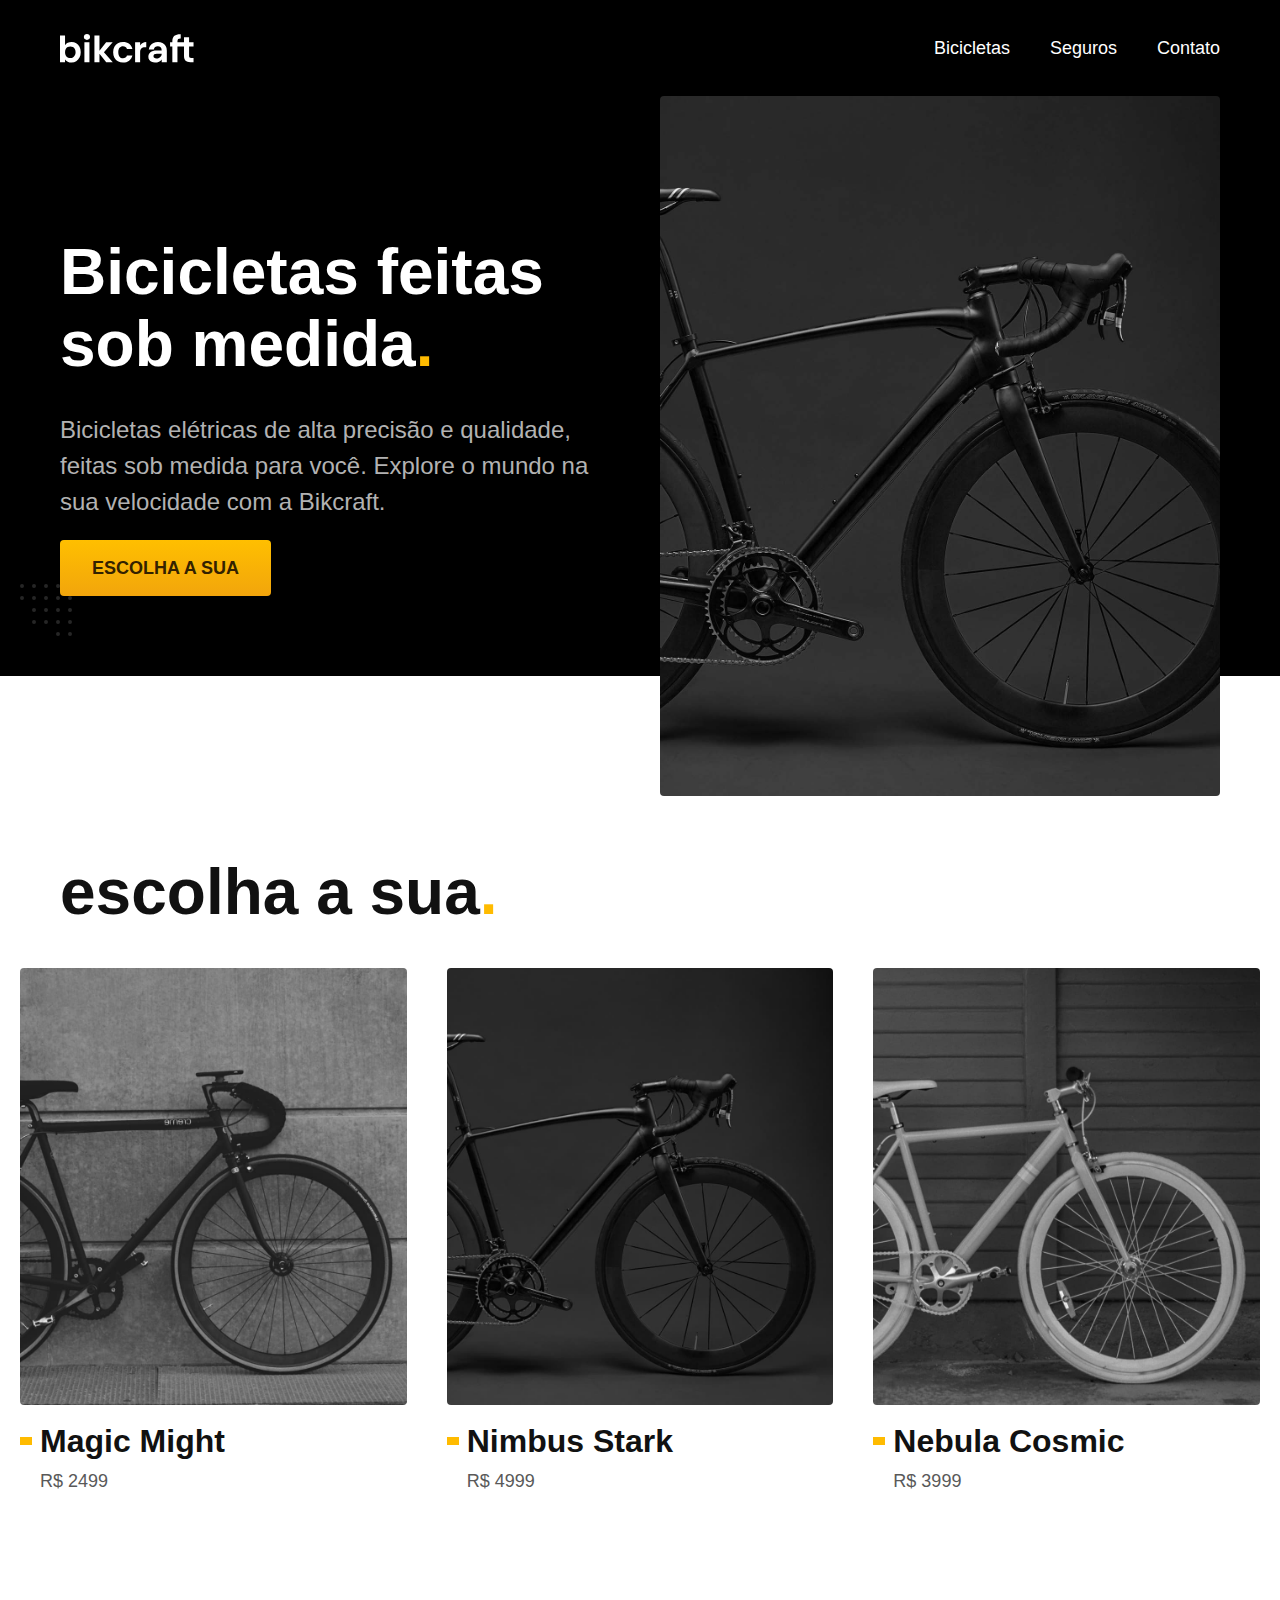
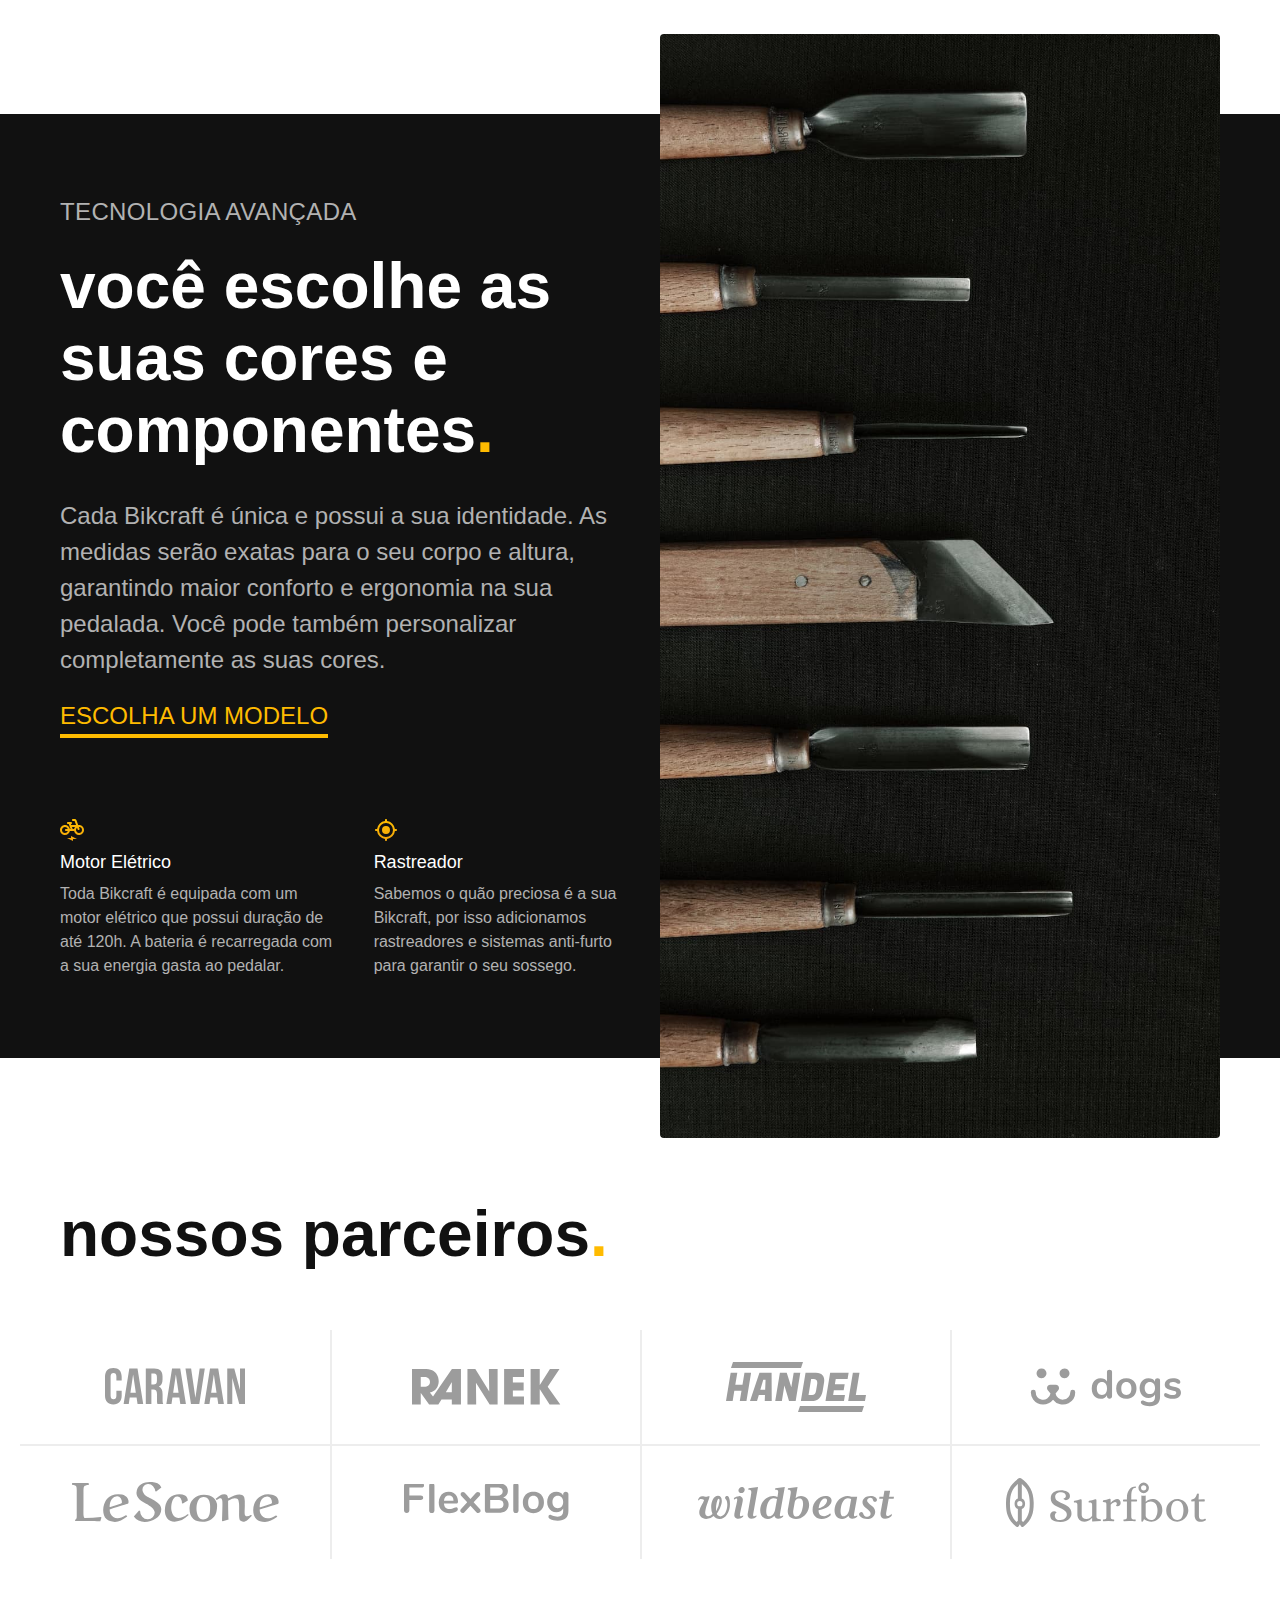
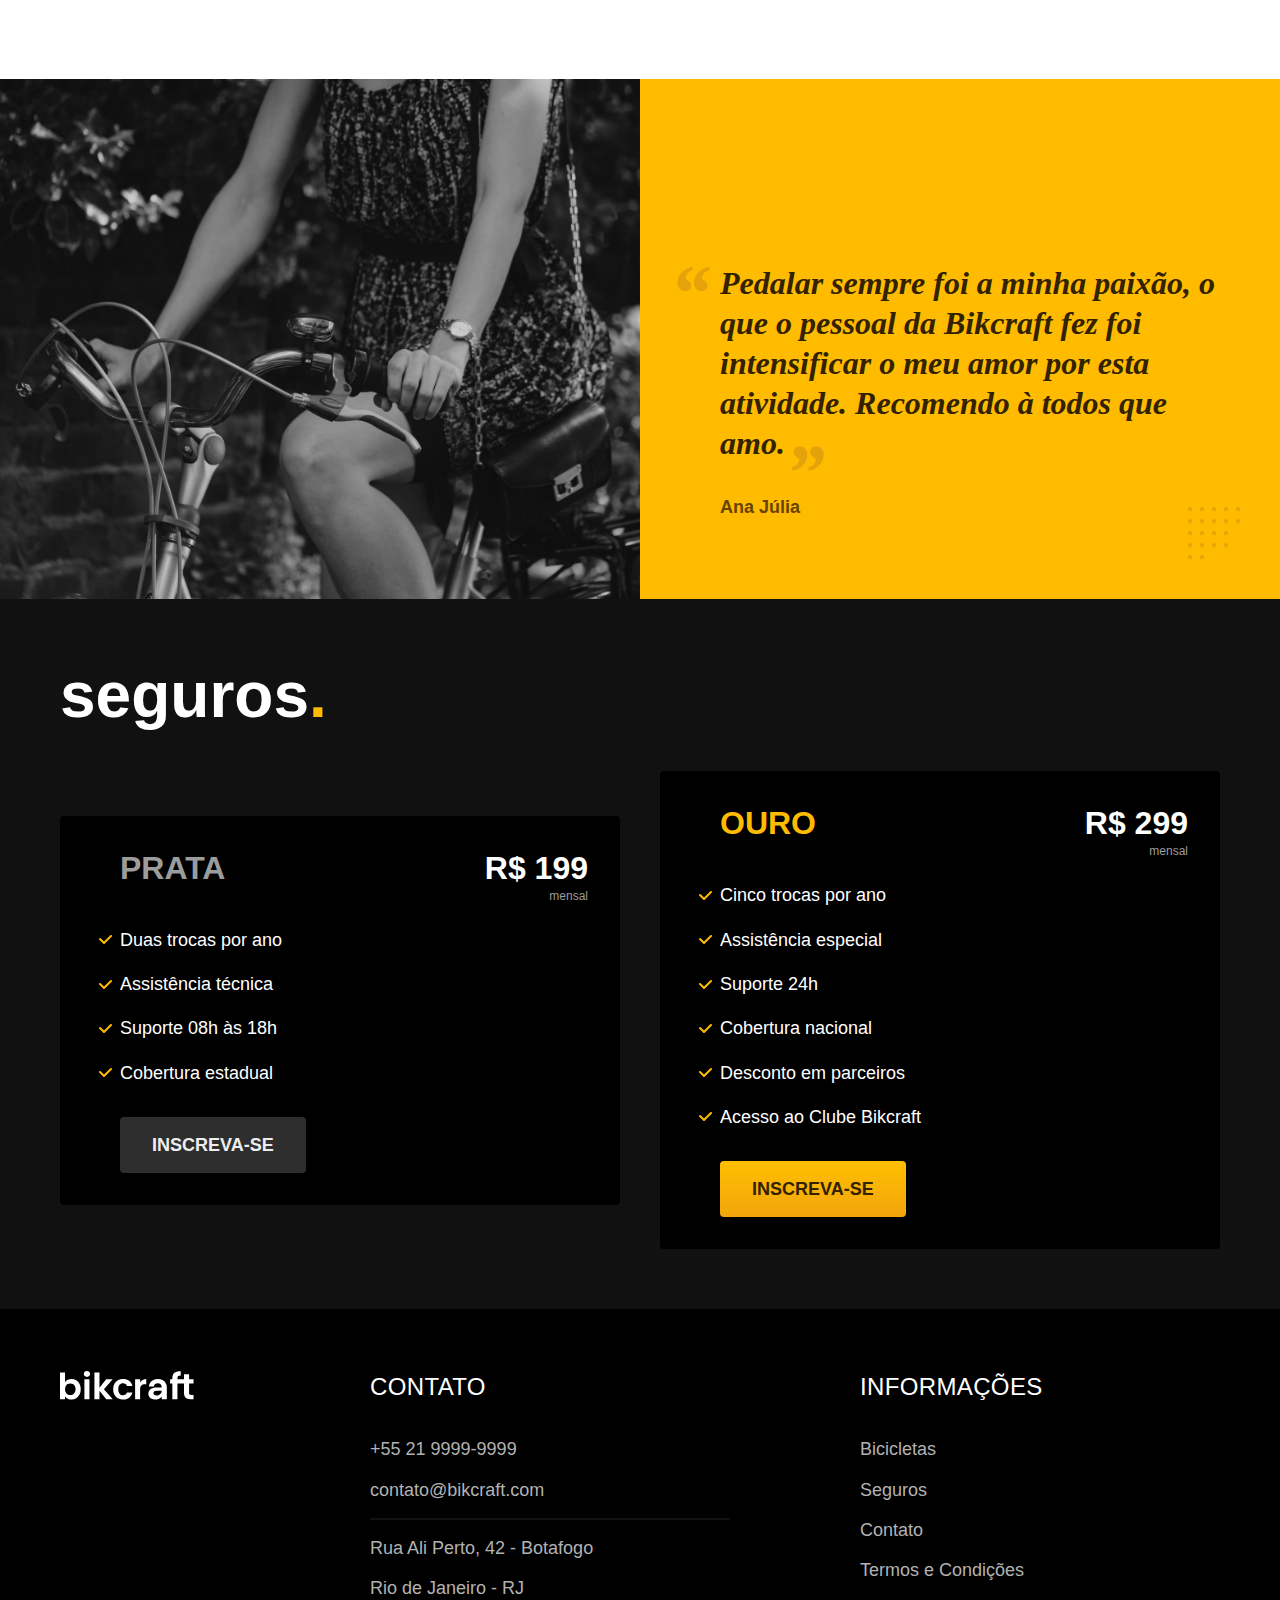
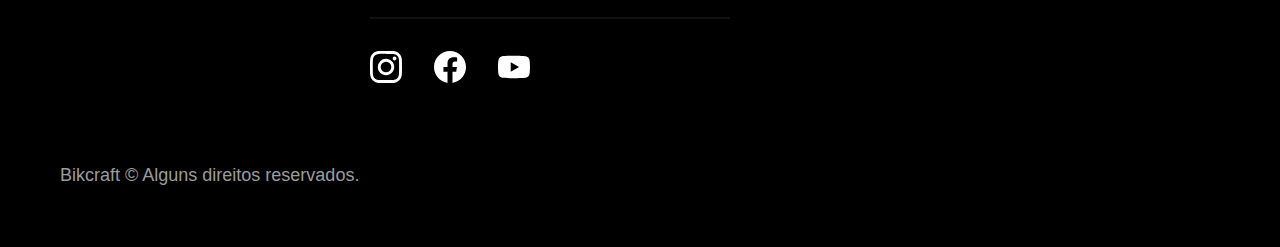
==== commit 044d2ebf: "projeto atualizado" ====
--- a/index.html
+++ b/index.html
@@ -8,6 +8,7 @@
   <title>Bikcraft - Bicicletas Elétricas</title>
   <meta name="description" content="Bicicletas elétricas de alta precisão e qualidade, feitas sob medida para o cliente. Explore o mundo na sua velocidade com a Bikcraft.">
 
+  <link rel="preload" href="./css/style.css" as="style">
   <link rel="stylesheet" href="./css/style.css">
 </head>
 
@@ -15,7 +16,7 @@
   <header class="header-bg">
     <div class="header container">
       <a href="./">
-        <img src="./img/bikcraft.svg" alt="Bikcraft">
+        <img src="./img/bikcraft.svg" width="136" height="32" alt="Bikcraft">
       </a>
 
       <nav aria-label="primaria">
@@ -35,9 +36,10 @@
         <p class="font-2-l cor-5">Bicicletas elétricas de alta precisão e qualidade, feitas sob medida para você. Explore o mundo na sua velocidade com a Bikcraft.</p>
         <a class="botao" href="./bicicletas.html">Escolha a sua</a>
       </div>
-      <div>
-        <img src="./img/fotos/introducao.jpg" alt="Bicicleta elétrica preta.">
-      </div>
+      <picture>
+        <source media="(max-width: 800px)" srcset="./img/bicicletas/nimbus.jpg">
+        <img src="./img/fotos/introducao.jpg" width="1280" height="1600" alt="Bicicleta elétrica preta.">
+      </picture>
     </div>
   </main>
 
@@ -47,21 +49,21 @@
     <ul>
       <li>
         <a href="./bicicletas/magic.html">
-          <img src="./img/bicicletas/magic-home.jpg" alt="Bicicleta preta">
+          <img src="./img/bicicletas/magic-home.jpg" alt="Bicicleta preta" width="920" height="1040">
           <h3 class="font-1-xl">Magic Might</h3>
           <span class="font-2-m cor-8">R$ 2499</span>
         </a>
       </li>
       <li>
         <a href="./bicicletas/nimbus.html">
-          <img src="./img/bicicletas/nimbus-home.jpg" alt="Bicicleta preta">
+          <img src="./img/bicicletas/nimbus-home.jpg" alt="Bicicleta preta" width="920" height="1040">
           <h3 class="font-1-xl">Nimbus Stark</h3>
           <span class="font-2-m cor-8">R$ 4999</span>
         </a>
       </li>
       <li>
         <a href="./bicicletas/nebula.html">
-          <img src="./img/bicicletas/nebula-home.jpg" alt="Bicicleta preta">
+          <img src="./img/bicicletas/nebula-home.jpg" alt="Bicicleta preta" width="920" height="1040">
           <h3 class="font-1-xl">Nebula Cosmic</h3>
           <span class="font-2-m cor-8">R$ 3999</span>
         </a>
@@ -78,19 +80,19 @@
         <a class="link" href="./bicicletas.html">Escolha um modelo</a>
         <div class="tecnologia-vantagens">
           <div>
-            <img src="./img/icones/eletrica.svg" alt="">
+            <img src="./img/icones/eletrica.svg" width="24" height="24" alt="">
             <h3 class="font-1-m cor-0">Motor Elétrico</h3>
             <p class="font-2-s cor-5">Toda Bikcraft é equipada com um motor elétrico que possui duração de até 120h. A bateria é recarregada com a sua energia gasta ao pedalar.</p>
           </div>
           <div>
-            <img src="./img/icones/rastreador.svg" alt="">
+            <img src="./img/icones/rastreador.svg" width="24" height="24" alt="">
             <h3 class="font-1-m cor-0">Rastreador</h3>
             <p class="font-2-s cor-5">Sabemos o quão preciosa é a sua Bikcraft, por isso adicionamos rastreadores e sistemas anti-furto para garantir o seu sossego.</p>
           </div>
         </div>
       </div>
       <div class="tecnologia-imagem">
-        <img src="./img/fotos/tecnologia.jpg" alt="">
+        <img src="./img/fotos/tecnologia.jpg" width="1200" height="1920" alt="">
       </div>
     </div>
   </article>
@@ -99,20 +101,20 @@
     <h2 class="container font-1-xxl">nossos parceiros<span class="cor-p1">.</span></h2>
 
     <ul>
-      <li><img src="./img/parceiros/caravan.svg" alt="caravan"></li>
-      <li><img src="./img/parceiros/ranek.svg" alt="ranek"></li>
-      <li><img src="./img/parceiros/handel.svg" alt="handel"></li>
-      <li><img src="./img/parceiros/dogs.svg" alt="dogs"></li>
-      <li><img src="./img/parceiros/lescone.svg" alt="lescone"></li>
-      <li><img src="./img/parceiros/flexblog.svg" alt="flexblog"></li>
-      <li><img src="./img/parceiros/wildbeast.svg" alt="wildbeast"></li>
-      <li><img src="./img/parceiros/surfbot.svg" alt="surfbot"></li>
+      <li><img src="./img/parceiros/caravan.svg" alt="Caravan" width="140" height="38"></li>
+      <li><img src="./img/parceiros/ranek.svg" alt="Ranek" width="149" height="36"></li>
+      <li><img src="./img/parceiros/handel.svg" alt="Handel" width="140" height="50"></li>
+      <li><img src="./img/parceiros/dogs.svg" alt="Dogs" width="152" height="39"></li>
+      <li><img src="./img/parceiros/lescone.svg" alt="LeScone" width="208" height="41"></li>
+      <li><img src="./img/parceiros/flexblog.svg" alt="FlexBlog" width="165" height="38"></li>
+      <li><img src="./img/parceiros/wildbeast.svg" alt="Wildbeast" width="196" height="34"></li>
+      <li><img src="./img/parceiros/surfbot.svg" alt="Surfbot" width="200" height="49"></li>
     </ul>
   </section>
 
   <section class="depoimento" aria-label="Depoimento">
     <div>
-      <img src="./img/fotos/depoimento.jpg" alt="Pessoa pedalando uma bicicleta Bikcraft">
+      <img src="./img/fotos/depoimento.jpg" width="1560" height="1360" alt="Pessoa pedalando uma bicicleta Bikcraft">
     </div>
     <div class="depoimento-conteudo">
       <blockquote class="font-1-xl cor-p5">
@@ -155,7 +157,7 @@
 
   <footer class="footer-bg">
     <div class="footer container">
-      <img src="./img/bikcraft.svg" alt="Bikcraft">
+      <img src="./img/bikcraft.svg" width="136" height="32" alt="Bikcraft">
       <div class="footer-contato">
         <h3 class="font-2-l-b cor-0">Contato</h3>
         <ul class="font-2-m cor-5">
@@ -166,13 +168,13 @@
         </ul>
         <div class="footer-redes">
           <a href="./">
-            <img src="./img/redes/instagram.svg" alt="Instagram">
+            <img src="./img/redes/instagram.svg" width="32" height="32" alt="Instagram">
           </a>
           <a href="./">
-            <img src="./img/redes/facebook.svg" alt="Facebook">
+            <img src="./img/redes/facebook.svg" width="32" height="32" alt="Facebook">
           </a>
           <a href="./">
-            <img src="./img/redes/youtube.svg" alt="Youtube">
+            <img src="./img/redes/youtube.svg" width="32" height="32" alt="Youtube">
           </a>
         </div>
       </div>
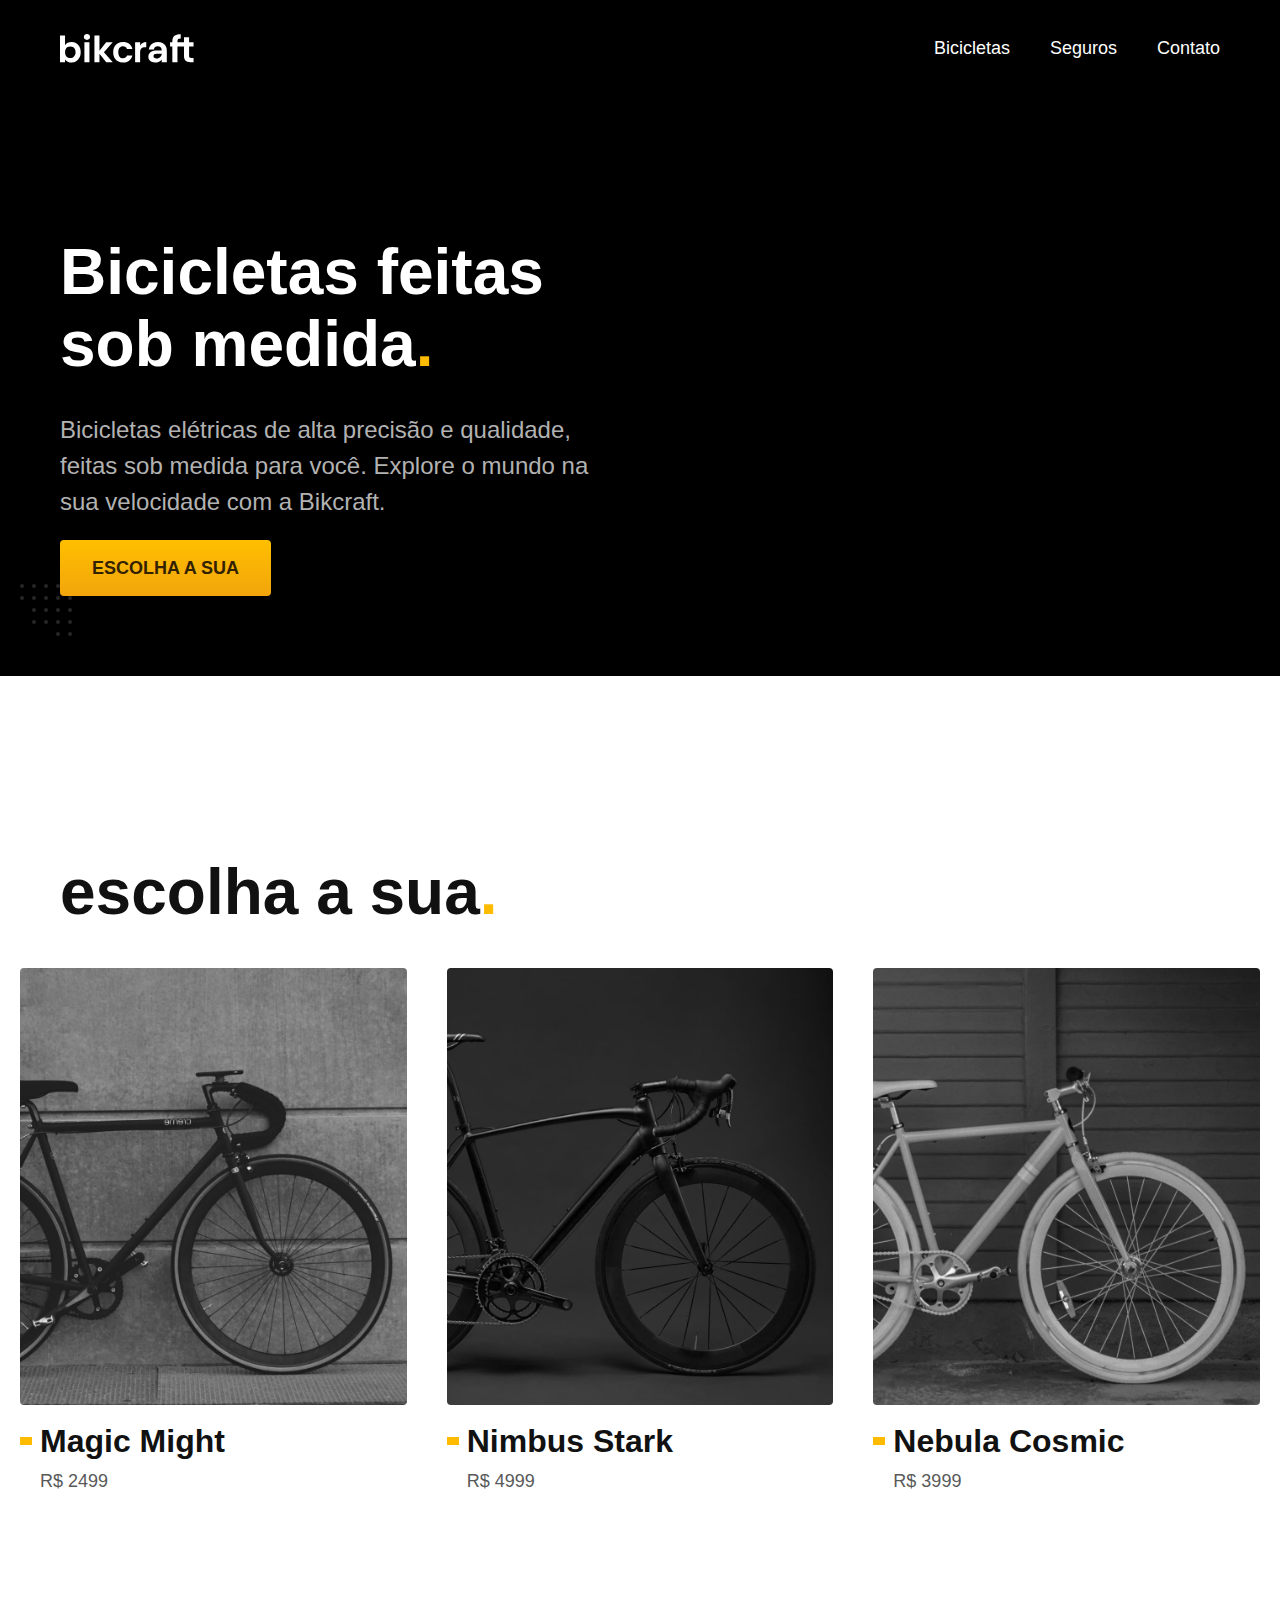
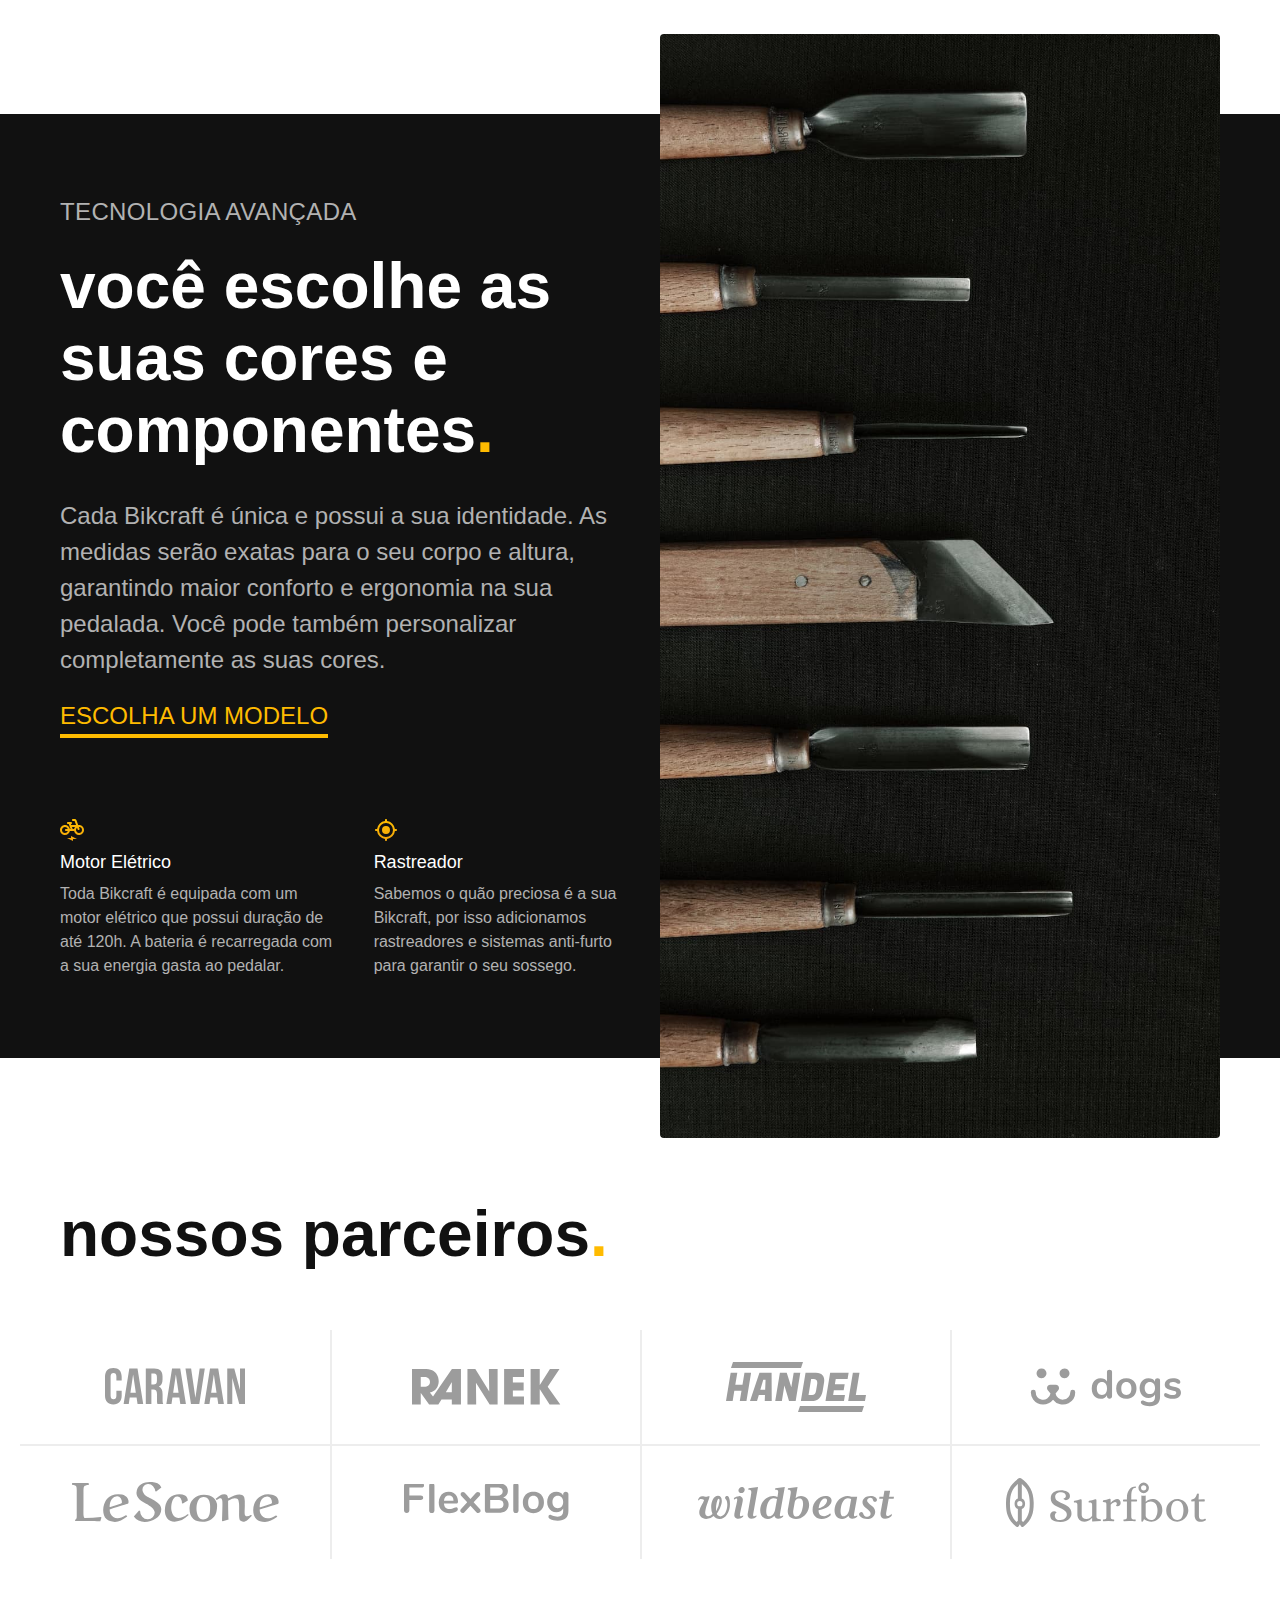
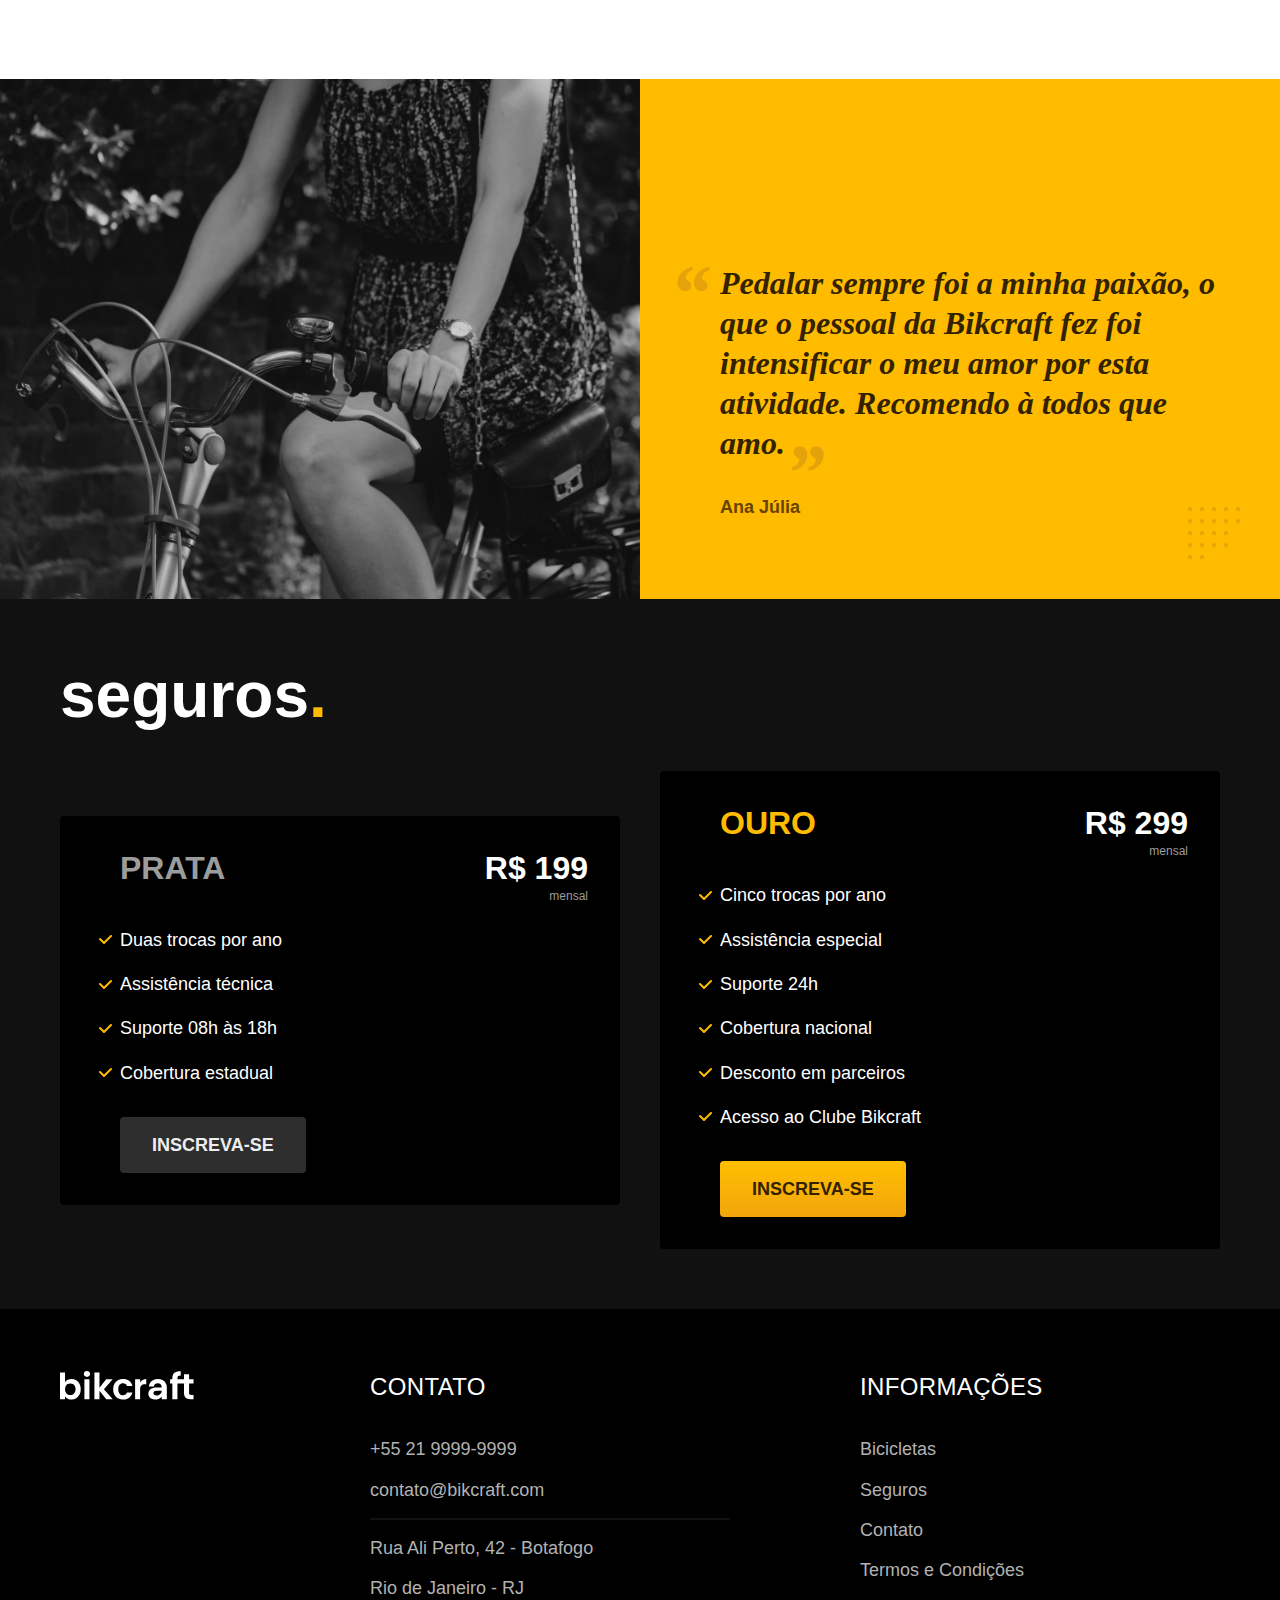
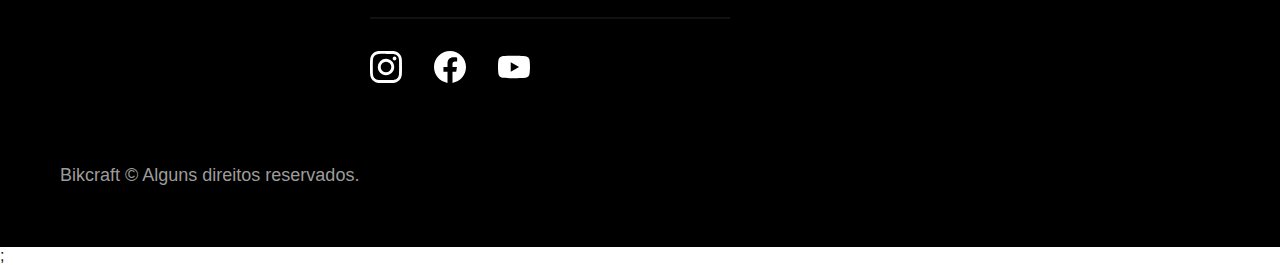
==== commit 926367e3: "adicionado animação" ====
--- a/index.html
+++ b/index.html
@@ -32,11 +32,11 @@
   <main class="introducao-bg">
     <div class="introducao container">
       <div class="introducao-conteudo">
-        <h1 class="font-1-xxl cor-0">Bicicletas feitas sob medida<span class="cor-p1">.</span></h1>
-        <p class="font-2-l cor-5">Bicicletas elétricas de alta precisão e qualidade, feitas sob medida para você. Explore o mundo na sua velocidade com a Bikcraft.</p>
-        <a class="botao" href="./bicicletas.html">Escolha a sua</a>
-      </div>
-      <picture>
+        <h1 class="font-1-xxl cor-0 fadeInLeft"  data-anime="200">Bicicletas feitas sob medida<span class="cor-p1">.</span></h1>
+        <p class="font-2-l cor-5 fadeInLeft"  data-anime="400">Bicicletas elétricas de alta precisão e qualidade, feitas sob medida para você. Explore o mundo na sua velocidade com a Bikcraft.</p>
+        <a class="botao fadeInLeft"  data-anime=600 href="./bicicletas.html">Escolha a sua</a>
+      </div>
+      <picture class="fadeInLeft" data-anime="800">
         <source media="(max-width: 800px)" srcset="./img/bicicletas/nimbus.jpg">
         <img src="./img/fotos/introducao.jpg" width="1280" height="1600" alt="Bicicleta elétrica preta.">
       </picture>
@@ -192,6 +192,9 @@
       <p class="footer-copy font-2-m cor-6">Bikcraft © Alguns direitos reservados.</p>
     </div>
   </footer>
+  
+  <script src="./js/plugins/simple-anime.js"></script>;
+  <script src="./js/script.js"></script>
 </body>
 
 </html>--- a/css/style.css
+++ b/css/style.css
@@ -1,6 +1,7 @@
 @import "./global/global.css";
 @import "./utilidades/tipografia.css";
 @import "./utilidades/cores.css";
+@import url("./utilidades/animacao.css");
 
 @import "./global/header.css";
 @import "./global/footer.css";
--- a/css/style.css
+++ b/css/style.css
@@ -1,6 +1,7 @@
 @import "./global/global.css";
 @import "./utilidades/tipografia.css";
 @import "./utilidades/cores.css";
+@import url("./utilidades/animacao.css");
 
 @import "./global/header.css";
 @import "./global/footer.css";
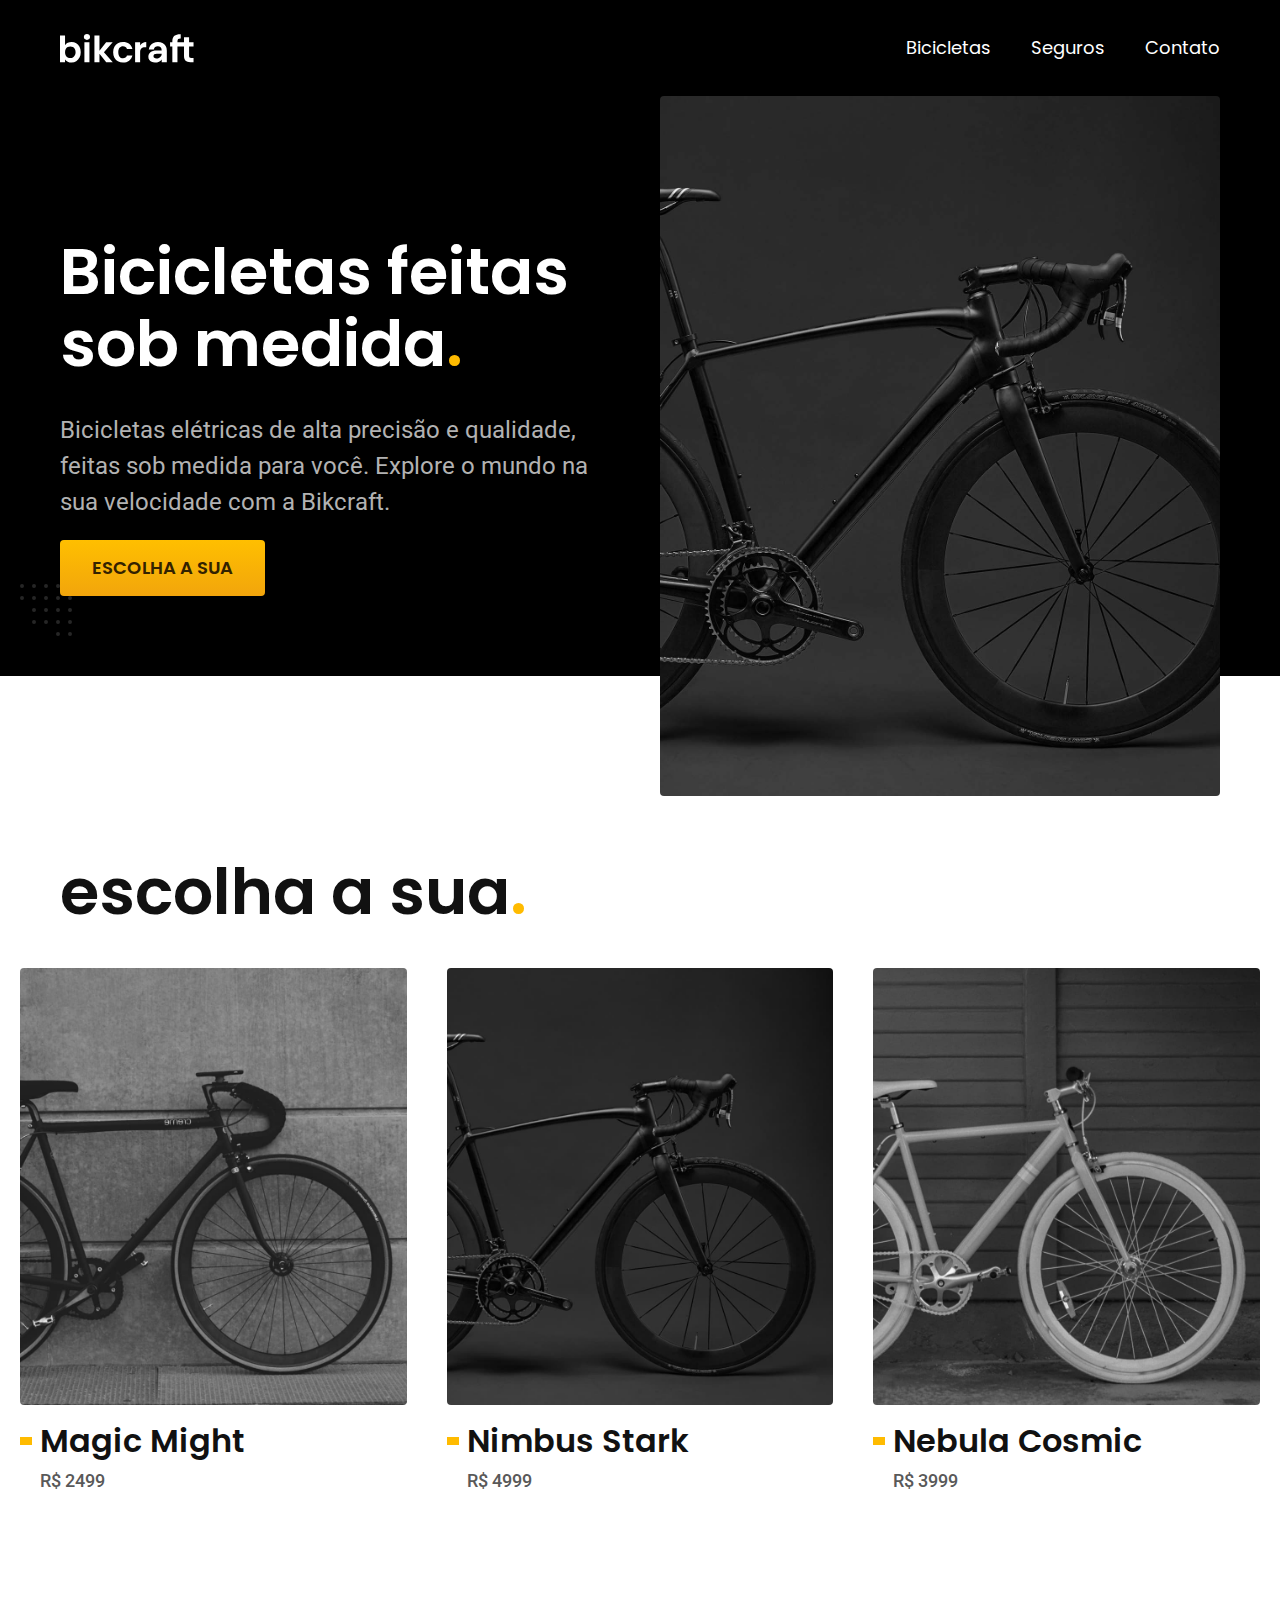
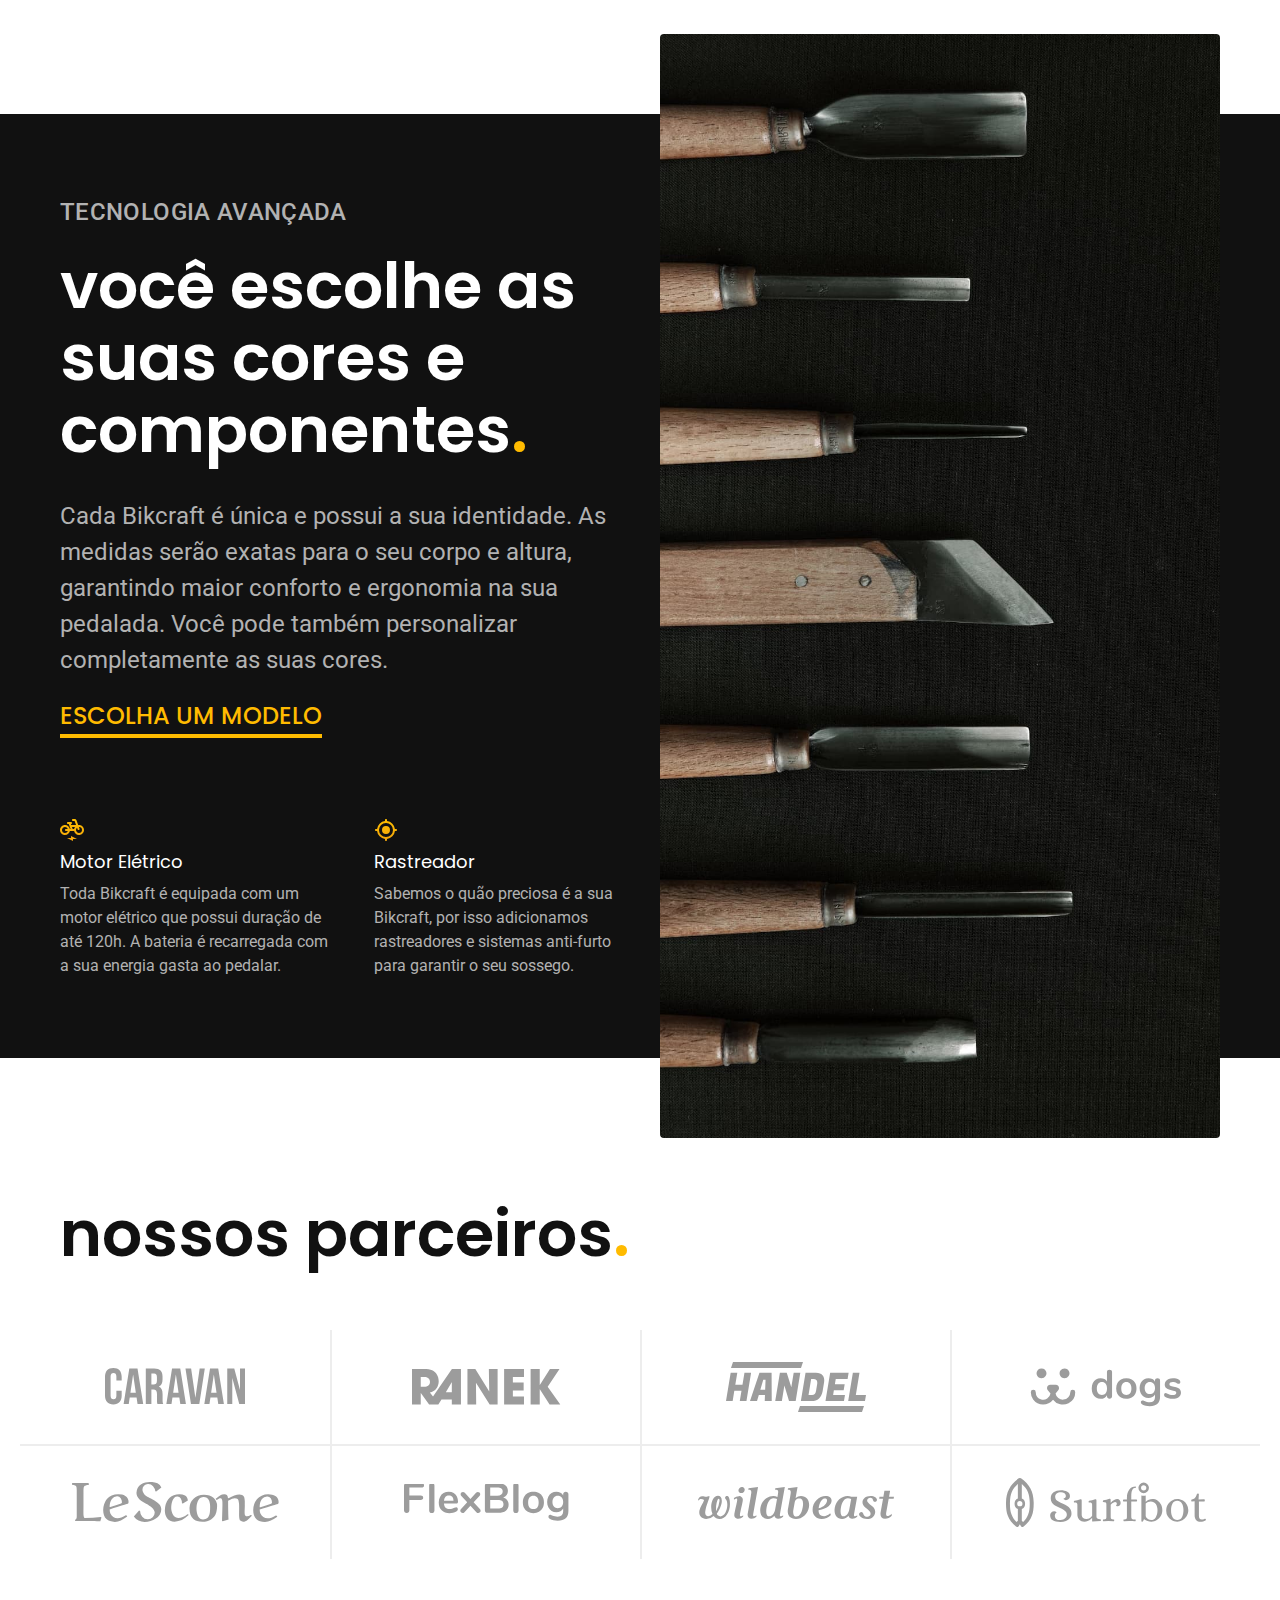
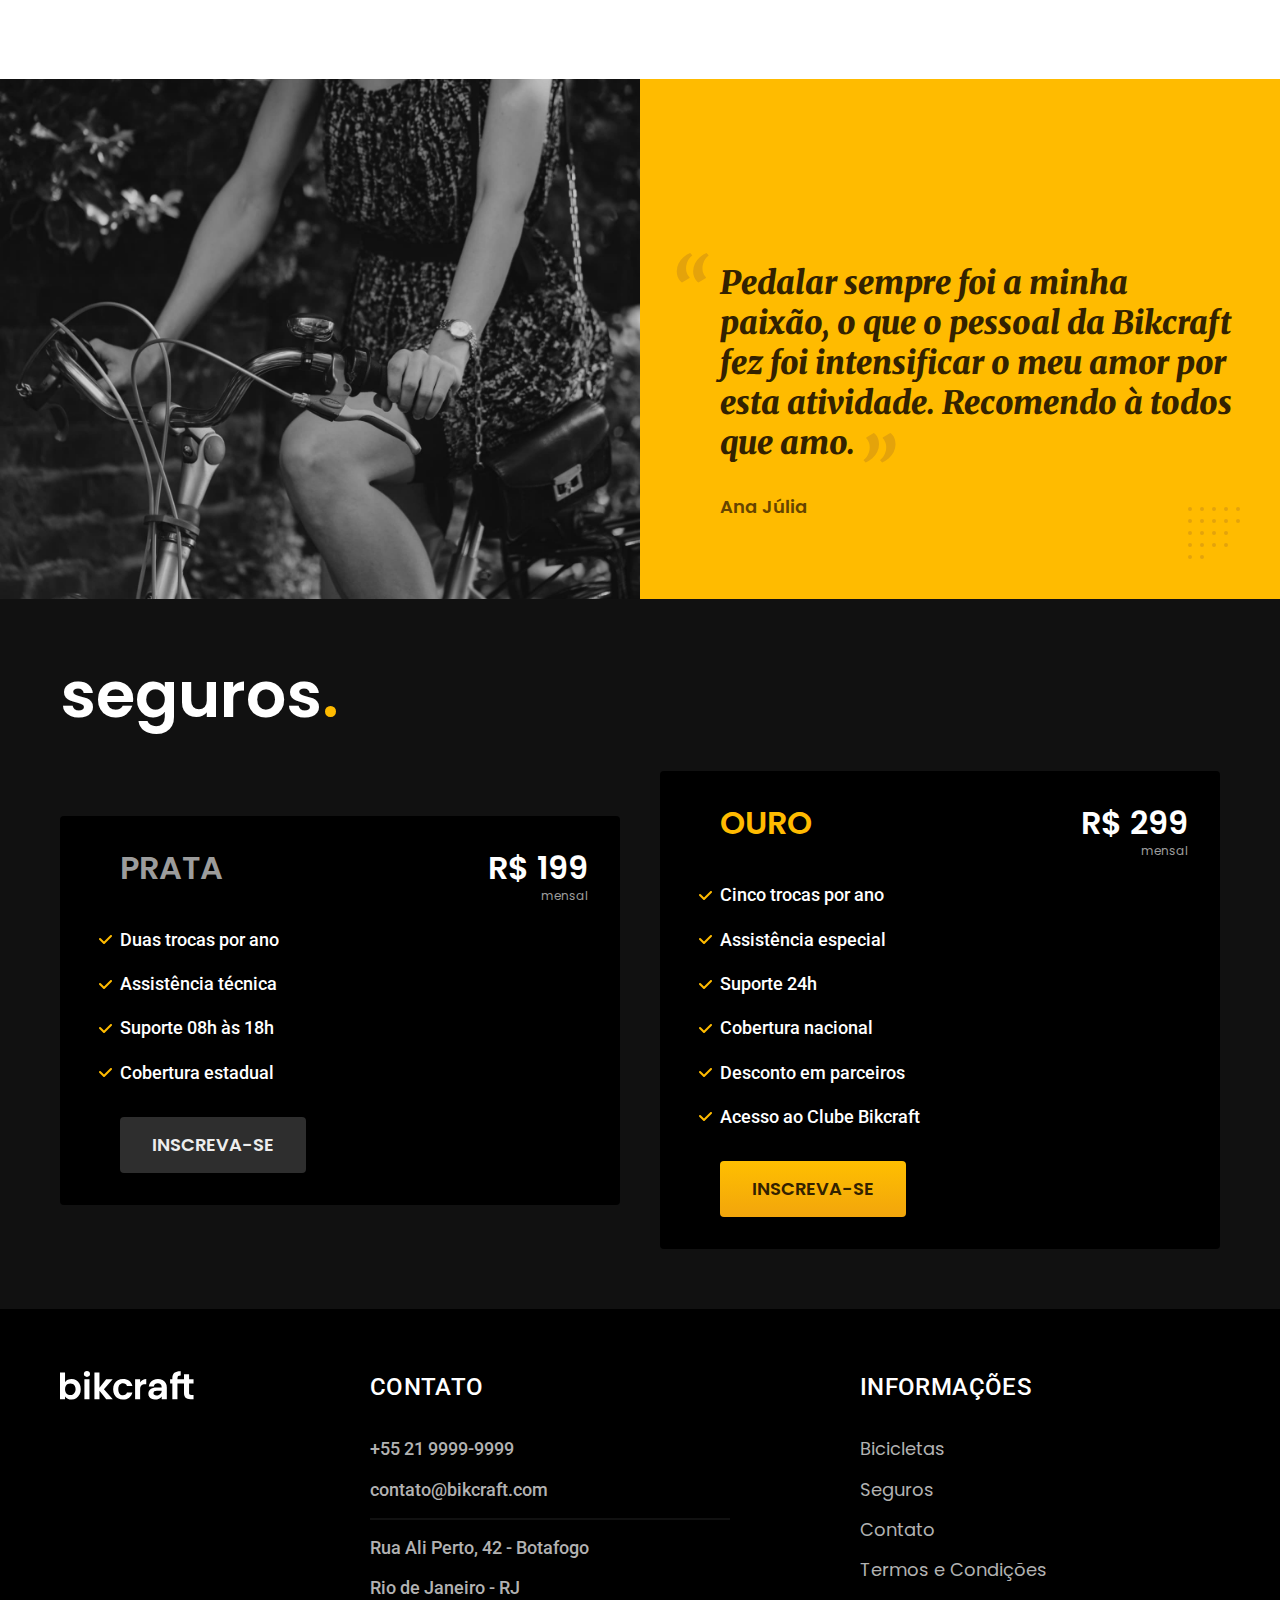
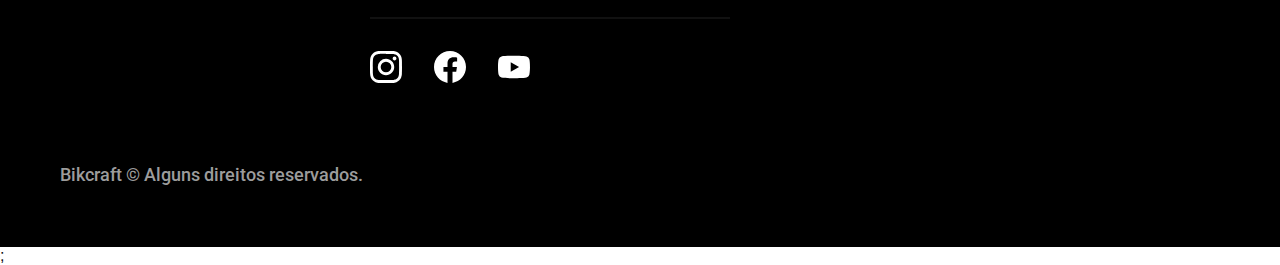
==== commit 9d4ba8eb: "otimizado para produção" ====
--- a/index.html
+++ b/index.html
@@ -7,9 +7,17 @@
 
   <title>Bikcraft - Bicicletas Elétricas</title>
   <meta name="description" content="Bicicletas elétricas de alta precisão e qualidade, feitas sob medida para o cliente. Explore o mundo na sua velocidade com a Bikcraft.">
-
-  <link rel="preload" href="./css/style.css" as="style">
-  <link rel="stylesheet" href="./css/style.css">
+  <link rel="icon" href="./favicon.svg" type="image/svg+xml">
+  <link rel="preload" href="./css/style.min.css" as="style">
+  <link rel="stylesheet" href="./css/style.min.css">
+  <link rel="preconnect" href="https://fonts.googleapis.com">
+  <link rel="preconnect" href="https://fonts.gstatic.com" crossorigin>
+  <script>
+    document.documentElement.classList.add('js')
+  </script>
+  <link href="https://fonts.googleapis.com/css2?family=Merriweather:ital,wght@1,900&family=Poppins:wght@400;600&family=Roboto:wght@500&display=swap" rel="stylesheet">
+
+  <link href="https://fonts.googleapis.com/css2?family=Merriweather:ital,wght@1,900&family=Poppins:wght@400;600&family=Roboto:wght@500&display=swap" rel="stylesheet">
 </head>
 
 <body>
@@ -32,9 +40,9 @@
   <main class="introducao-bg">
     <div class="introducao container">
       <div class="introducao-conteudo">
-        <h1 class="font-1-xxl cor-0 fadeInLeft"  data-anime="200">Bicicletas feitas sob medida<span class="cor-p1">.</span></h1>
-        <p class="font-2-l cor-5 fadeInLeft"  data-anime="400">Bicicletas elétricas de alta precisão e qualidade, feitas sob medida para você. Explore o mundo na sua velocidade com a Bikcraft.</p>
-        <a class="botao fadeInLeft"  data-anime=600 href="./bicicletas.html">Escolha a sua</a>
+        <h1 class="font-1-xxl cor-0 fadeInLeft" data-anime="200">Bicicletas feitas sob medida<span class="cor-p1">.</span></h1>
+        <p class="font-2-l cor-5 fadeInLeft" data-anime="400">Bicicletas elétricas de alta precisão e qualidade, feitas sob medida para você. Explore o mundo na sua velocidade com a Bikcraft.</p>
+        <a class="botao fadeInLeft" data-anime=600 href="./bicicletas.html">Escolha a sua</a>
       </div>
       <picture class="fadeInLeft" data-anime="800">
         <source media="(max-width: 800px)" srcset="./img/bicicletas/nimbus.jpg">
@@ -192,7 +200,7 @@
       <p class="footer-copy font-2-m cor-6">Bikcraft © Alguns direitos reservados.</p>
     </div>
   </footer>
-  
+
   <script src="./js/plugins/simple-anime.js"></script>;
   <script src="./js/script.js"></script>
 </body>
--- a/css/style.min.css
+++ b/css/style.min.css
@@ -0,0 +1 @@
+body{margin:0;font-family:Arial,Helvetica,sans-serif;color:#111}blockquote,dd,h1,h2,h3,h4,p,ul{margin:0}ul{padding:0;list-style:none}a{text-decoration:none;color:inherit}img{max-width:100%;height:auto;display:block}img[src$=".jpg"]{border-radius:4px}.font-1-xs{font:400 0.75rem/1.35 Poppins,sans-serif}.font-2-xs{font:400 0.875rem/1.43 Roboto,sans-serif}.font-1-s{font:400 1rem/1.5 Poppins,sans-serif}.font-2-s{font:400 1rem/1.5 Roboto,sans-serif}.font-1-m,.font-1-m-b{font:400 1.125rem/1.35 Poppins,sans-serif}.font-1-m-b{font-weight:600}.font-2-m{font:500 1.125rem/1.35 Roboto,sans-serif}.font-1-l{font:400 1.5rem/1.5 Poppins,sans-serif}.font-2-l,.font-2-l-b{font:400 1.5rem/1.5 Roboto,sans-serif}.font-2-l-b{font-weight:500;letter-spacing:.015em;text-transform:uppercase}.font-1-xl{font:600 2rem/1.25 Poppins,sans-serif}.font-2-xl{font:500 2rem/1.25 Roboto,sans-serif}.font-1-xxl{font:600 4rem/1.125 Poppins,sans-serif}@media (max-width:1200px){.font-1-xxl{font-size:3rem}.font-2-l,.font-2-l-b{font-size:1.125rem}}@media (max-width:800px){.font-1-xxl{font-size:2rem}.font-1-xl,.font-2-xl{font-size:1.5rem}}:root{--cor-0:#ffffff;--cor-1:#f7f7f7;--cor-2:#ededed;--cor-3:#dedede;--cor-4:#cccccc;--cor-5:#b2b2b2;--cor-6:#9c9c9c;--cor-7:#717171;--cor-8:#595959;--cor-9:#404040;--cor-10:#2e2e2e;--cor-11:#111111;--cor-12:#000000;--cor-p1:#ffbb00;--cor-p2:#e4a30b;--cor-p3:#a66f00;--cor-p4:#664400;--cor-p5:#332200}.cor-0{color:var(--cor-0)}.cor-1{color:var(--cor-1)}.cor-2{color:var(--cor-2)}.cor-3{color:var(--cor-3)}.cor-4{color:var(--cor-4)}.cor-5{color:var(--cor-5)}.cor-6{color:var(--cor-6)}.cor-7{color:var(--cor-7)}.cor-8{color:var(--cor-8)}.cor-9{color:var(--cor-9)}.cor-10{color:var(--cor-10)}.cor-11{color:var(--cor-11)}.cor-12{color:var(--cor-12)}.cor-p1{color:var(--cor-p1)}.cor-p2{color:var(--cor-p2)}.cor-p3{color:var(--cor-p3)}.cor-p4{color:var(--cor-p4)}.cor-p5{color:var(--cor-p5)}.js .fadeInDown{transform:translate3d(0,-20px,0)}.js .fadeInUp{transform:translate3d(0,20px,0)}.js .fadeInRight{transform:translate3d(20px,0,0)}.js .fadeInLeft{transform:translate3d(-20px,0,0)}.js [data-anime]{opacity:0}.js .anime{opacity:1;transform:none;transition:transform .8s,opacity .8s}.header-bg{background-color:var(--cor-12)}.header{display:flex;flex-wrap:wrap;gap:20px;justify-content:space-between;align-items:center;padding-top:20px;padding-bottom:20px}.header-menu{display:flex;flex-wrap:wrap;gap:40px}.header-menu a{display:inline-block;padding:16px 0;position:relative}.header-menu a:after{content:"";display:block;height:2px;width:0;background:var(--cor-0);margin-top:4px;transition:.3s;position:absolute}.header-menu a.ativo::after,.header-menu a:hover:after{width:100%}@media (max-width:800px){.header-menu{gap:20px}.header-menu a{background:var(--cor-11);padding:12px 16px;border-radius:4px}.header-menu a:hover{background-color:var(--cor-10)}.header a:after{display:none}}@media (max-width:600px){.header-menu{gap:12px}.header-menu a{padding:8px 12px;font-size:14px}}.footer-bg{background-color:var(--cor-12)}.footer{display:grid;grid-template-columns:3fr 5fr 4fr;gap:40px;padding-top:60px;padding-bottom:60px}.footer h3{margin-bottom:32px}.footer-contato ul{margin-bottom:32px}.footer-contato li:nth-child(2n):after{content:"";display:block;max-width:360px;height:2px;background:var(--cor-11);margin-top:16px}.footer li{margin-bottom:16px}.footer-redes{display:flex;gap:32px}.footer a:hover{color:var(--cor-0)}.footer-copy{grid-column:1/-1;margin-top:40px}@media (max-width:800px){.footer>img{display:none}.footer{grid-template-columns:1fr 1fr}}@media (max-width:600px){.footer{grid-template-columns:1fr;gap:60px}.footer-copy{margin-top:0}}.container{box-sizing:border-box;max-width:1200px;padding-left:20px;padding-right:20px;margin-left:auto;margin-right:auto}.botao{display:inline-block;padding:16px 32px;background:linear-gradient(#ffbf00,#f2a50c);border-radius:4px;box-shadow:0 1px 2px rgba(0,0,0,.1);text-transform:uppercase;color:var(--cor-p5);font:600 1.125rem/1.35 Poppins,sans-serif;max-width:max-content;border:none;cursor:pointer}.botao:hover{background:linear-gradient(#ffb60d,#e59317)}.botao.secundario{background:var(--cor-10);color:var(--cor-2)}.botao.secundario:hover{background:var(--cor-9)}.botao.seta{display:flex;align-items:center}.botao.seta::after{content:"";display:inline-block;width:18px;height:10px;margin-left:12px;background:url("../img/icones/seta.svg");transition:transform .2s}.botao.seta:hover::after{transform:translateX(4px)}@media (max-width:600px){.botao{padding:12px 16px;font-size:1rem}}.link{display:inline-block;color:var(--cor-p1);font:500 1.5rem/1.5 Poppins,sans-serif;text-transform:uppercase}.link::after{content:"";display:block;width:100%;height:4px;background-color:currentColor}.link:hover{color:var(--cor-0)}.titulo-bg{padding-top:60px;padding-bottom:60px;background-color:var(--cor-11)}.titulo{background:url("../img/dec/top-right.svg") no-repeat top right 20px}.titulo p{margin-bottom:4px}@media (max-width:800px){.titulo-bg{padding-top:40px;padding-bottom:40px}.titulo p{font-size:1rem;text-transform:lowercase;font-weight:400}}.form{display:grid;grid-template-columns:1fr 1fr;gap:20px}.form label{display:block;font:400 1rem/1.5 Poppins,sans-serif;margin-bottom:4px}.form .col-2{grid-column:span 2}.form input[type=email],.form input[type=text],.form textarea{font:400 1rem/1.5 Roboto,sans-serif;background:var(--cor-1);border:1px solid var(--cor-2);padding:12px;border-radius:4px;width:100%;box-sizing:border-box}.form input[type=email]:focus,.form input[type=text]:focus,.form textarea:focus{outline:0;border-color:var(--cor-p1);background:var(--cor-0);box-shadow:0 0 0 2px #fea}@media (max-width:600px){.form{grid-template-columns:1fr}.form .col-2{grid-column:1}}.introducao-bg{background:var(--cor-12) url("../img/dec/bottom-left.svg") no-repeat bottom 160px left 20px;box-shadow:inset 0 -120px var(--cor-0)}.introducao{display:grid;grid-template-columns:1fr 1fr;gap:0 40px}.introducao-conteudo{align-self:end;padding-bottom:200px}.introducao img{width:100%;height:100%;object-fit:cover;border-radius:4px}.introducao h1{margin-bottom:32px}.introducao p{margin-bottom:20px}@media (max-width:800px){.introducao-bg{background:var(--cor-11);padding-top:40px;box-shadow:inset 0 -60px #fff}.introducao{grid-template-columns:1fr;gap:32px}.introducao-conteudo{padding-bottom:0}.introducao h1{margin-bottom:16px}.introducao img{height:300px;width:100%}}.tecnologia-bg{background-color:var(--cor-11);box-shadow:inset 0 80px var(--cor-0),inset 0 -80px var(--cor-0)}.tecnologia{display:grid;grid-template-columns:1fr 1fr;gap:40px}.tecnologia-imagem img{width:100%;height:100%;object-fit:cover;object-position:left}.tecnologia-conteudo{padding-top:160px;padding-bottom:160px}.tecnologia-conteudo>span{display:block;margin-bottom:20px}.tecnologia-conteudo h2{margin-bottom:32px}.tecnologia-conteudo>p{margin-bottom:20px}.tecnologia a{margin-bottom:80px}.tecnologia-vantagens{display:flex;gap:40px}.tecnologia-vantagens h3{margin-bottom:8px;width:max-content}.tecnologia-vantagens img{width:24px;margin-bottom:8px}@media (max-width:800px){.tecnologia-bg{box-shadow:initial}.tecnologia{grid-template-columns:1fr}.tecnologia-conteudo{padding-top:60px;padding-bottom:60px}.tecnologia-imagem{display:none}.tecnologia a{margin-bottom:60px}}@media (max-width:600px){.tecnologia-vantagens{flex-direction:column}}.parceiros{padding-top:60px;padding-bottom:120px}.parceiros h2{margin-bottom:60px}.parceiros ul{padding:0 20px;max-width:1400px;display:grid;grid-template-columns:repeat(4,1fr);margin:0 auto}.parceiros li{display:flex;padding:32px;border-left:2px solid var(--cor-2)}.parceiros img{margin:auto}.parceiros li:first-child,.parceiros li:nth-child(5){border-left:none}.parceiros li:nth-child(n+5){border-top:2px solid var(--cor-2)}@media (max-width:800px){.parceiros{padding-bottom:60px}.parceiros h2{margin-bottom:20px}.parceiros ul{grid-template-columns:repeat(2,1fr)}.parceiros li:nth-child(n+3){border-top:2px solid var(--cor-2)}.parceiros li:nth-child(odd){border-left:none}}.depoimento{display:grid;grid-template-columns:1fr 1fr;background-color:var(--cor-p1);overflow:hidden}.depoimento img{width:100%;height:100%;object-fit:cover;border-radius:0}.depoimento-conteudo{padding:40px 40px 80px 80px;align-self:end;background:url("../img/dec/bottom-right-p.svg") no-repeat bottom 40px right 40px}.depoimento-conteudo p{max-width:32ch;font-family:Merriweather,serif;font-style:italic;font-weight:900;margin-bottom:32px;position:relative}.depoimento p::after,.depoimento p::before{font-size:5rem;color:var(--cor-p2);position:absolute}.depoimento p::before{content:"“";left:-50px;top:-20px}.depoimento p::after{content:"”"}@media (min-width:1200px){.depoimento img{max-height:520px}}@media (max-width:800px){.depoimento{grid-template-columns:1fr;text-align:center}.depoimento img{max-height:200px}.depoimento-conteudo{padding:40px 20px;margin:auto}}.bicicletas-lista{padding-top:60px;padding-bottom:120px}.bicicletas-lista h2{margin-bottom:40px}.bicicletas-lista ul{display:flex;gap:40px;padding:0 20px 20px 20px;max-width:1400px;margin-left:auto;margin-right:auto;overflow-x:auto}#bicicleta .bicicletas-lista ul{padding:0 0 20px 0}.bicicletas-lista li{flex:1;min-width:280px}.bicicletas-lista a{display:block}.bicicletas-lista img{margin-bottom:16px}.bicicletas-lista h3{margin-bottom:8px;display:flex;align-items:center}.bicicletas-lista h3::before{content:"";display:inline-block;height:8px;width:12px;margin-right:8px;background-color:var(--cor-p1);transition:width .2s}.bicicletas-lista a:hover h3::before{width:24px}.bicicletas-lista li span{padding-left:20px}@media (max-width:800px){.bicicletas-lista{padding-bottom:60px}.bicicletas-lista ul{gap:20px}}.bicicletas-bg{background:linear-gradient(to right,var(--cor-0) 30%,var(--cor-11) 0)}.bicicletas{display:grid;grid-template-columns:1fr 1fr;gap:40px;padding-top:60px;padding-bottom:60px;background:url("../img/dec/top-right.svg") no-repeat top 40px right 20px}.bicicletas-imagem{display:grid}.bicicletas-imagem img{grid-area:1/1}.bicicletas-imagem span{grid-area:1/1;place-self:start end;margin-top:20px;background:var(--cor-12);display:inline-block;padding:8px 16px 8px 8px;border-radius:4px 0 0 4px}.bicicletas-conteudo{display:grid;grid-template-columns:1fr auto;align-content:start}.bicicletas h2,.bicicletas p{grid-column:1/-1}.bicicletas h2{margin-bottom:20px}.bicicletas h2::before{content:"";display:block;width:12px;height:8px;background-color:var(--cor-p1);margin-bottom:8px}.bicicletas p{margin-bottom:32px}.bicicletas a{place-self:end}.bicicletas li{display:flex;align-items:center}.bicicletas ul{display:grid;gap:16px}.bicicletas-conteudo img{width:24px;margin-right:8px}@media (max-width:800px){.bicicletas-bg{background:var(--cor-11)}.bicicletas{grid-template-columns:1fr;gap:20px;padding-top:40px;padding-bottom:40px}}@media (max-width:600px){.bicicletas-conteudo{grid-template-columns:1fr}.bicicletas ul{font-size:1rem;grid-template-columns:1fr 1fr;margin-bottom:32px}.bicicletas a{place-self:start}}.bicicleta{display:grid;grid-template-columns:1fr 1fr;align-items:start;gap:40px;padding-top:60px;padding-bottom:60px}#bicicleta .titulo p{text-transform:uppercase}.bicicleta-imagens{display:flex;flex-wrap:wrap;gap:20px}.bicicleta-imagens img{flex:1;min-width:200px}.bicicleta-imagens img:first-child{min-width:100%}.bicicleta-conteudo>p{margin-bottom:32px}.bicicleta-comprar{display:grid;grid-template-columns:max-content auto;align-items:center;justify-items:start;gap:8px 12px;margin-bottom:40px}.bicicleta-comprar a{grid-row:span 2}.bicicleta-comprar span{display:flex;align-items:center;background-color:var(--cor-12);gap:8px;padding:4px 8px;border-radius:4px}.bicicleta-conteudo h2{text-transform:uppercase;letter-spacing:.015em;margin-bottom:12px}.bicicleta-ficha,.bicicleta-informacoes{padding:32px;background-color:var(--cor-12);border-radius:4px}.bicicleta-informacoes{margin-bottom:40px;display:grid;grid-template-columns:1fr 1fr;gap:32px}.bicicleta-informacoes img{width:24px;margin-bottom:8px}.bicicleta-informacoes h3{margin-bottom:8px}.bicicleta-ficha li{padding:4px 0;display:flex;justify-content:space-between;border-bottom:1px solid var(--cor-11)}.bicicleta-ficha li:last-child{border-bottom:none}.bicicleta-ficha span{color:var(--cor-6)}@media (max-width:800px){.bicicleta{grid-template-columns:1fr;padding-top:40px;padding-bottom:40px}.bicicleta-imagens{grid-row:2}}@media (max-width:400px){.bicicleta-informacoes{grid-template-columns:1fr}.bicicleta-comprar{grid-template-columns:1fr}}.seguro-bg{background-color:var(--cor-11);box-shadow:inset 0 120px var(--cor-0),inset 0 -120px var(--cor-12)}.seguro{display:grid;grid-template-columns:1fr 1fr;gap:40px}.seguro-imagem img{width:100%;height:100%;object-fit:cover}.seguro-conteudo{padding-top:180px;padding-bottom:180px}.seguro h2{margin-bottom:32px}.seguro p{margin-bottom:20px}@media (max-width:800px){.seguro-bg{box-shadow:inset 0 -60px var(--cor-12)}.seguro{grid-template-columns:1fr}.seguro-conteudo{grid-row:1;padding-top:40px;padding-bottom:0}}.seguros-bg{background:var(--cor-11)}.seguros{padding-top:60px;padding-bottom:60px;display:grid;grid-template-columns:1fr 1fr;gap:40px;align-items:center}#seguros .seguros{padding-top:0}.seguros h2{grid-column:1/-1}.seguros-item{background-color:var(--cor-12);padding:32px 32px 32px 60px;display:grid;grid-template-columns:1fr auto;border-radius:4px}.seguros-item h3{margin-bottom:40px}.seguros-item span{grid-column:2;display:block;text-align:right}.seguros-item ul{grid-column:1/-1;margin-bottom:32px}.seguros-item li{display:flex;align-items:center;position:relative}.seguros-item li+li{margin-top:20px}.seguros-item li::before{content:"";display:inline-block;width:13px;height:9px;background-image:url("../img/icones/lista.svg");position:absolute;left:-21px}.seguros-item a{grid-column:1/-1}@media (max-width:800px){.seguros{grid-template-columns:1fr}}.vantagens-bg{background-color:var(--cor-12)}.vantagens{padding-top:120px;padding-bottom:120px}.vantagens h2{margin-bottom:60px}.vantagens ul{display:grid;grid-template-columns:repeat(auto-fit,minmax(280px,max-content));gap:40px 80px}.vantagens h3,.vantagens img{margin-bottom:8px}@media (max-width:800px){.vantagens{padding-top:60px;padding-bottom:60px}.vantagens h2{margin-bottom:40px}.vantagens ul{gap:20px}}.perguntas{padding-top:120px;padding-bottom:120px}.perguntas h2{margin-bottom:60px}.perguntas dl>div{padding:20px;border-radius:4px}.perguntas dl>div:nth-child(odd){background-color:var(--cor-1)}.perguntas button{display:grid;grid-template-columns:auto 1fr auto;align-items:center;gap:8px;cursor:pointer;border:none;background:0 0;width:100%;text-align:left}.perguntas button::before{content:"";display:inline-block;width:12px;height:8px;background-color:var(--cor-p1)}.perguntas button::after{content:"";display:inline-block;width:14px;height:6px;background:url("../img/icones/seta-abrir.svg");transition:.3s}.perguntas button:hover::after,.perguntas button[aria-expanded=true]::after{transform:rotate(180deg)}.js .perguntas dd{display:none}.js .perguntas dd.ativa{display:block}.perguntas dd{padding-left:20px;padding-top:16px;max-width:80ch}@media (max-width:800px){.perguntas{padding-top:60px;padding-bottom:60px}.perguntas h2{margin-bottom:40px}}#contato{background:linear-gradient(var(--cor-11) 600px,var(--cor-1) 0)}.contato{display:grid;grid-template-columns:5fr 7fr}.contato-dados,.contato-formulario{padding:60px;box-shadow:0 1px 2px rgba(0,0,0,.1)}.contato-dados{border-radius:5px 0 0 5px;background:var(--cor-12) url("../img/dec/bottom-left.svg") no-repeat bottom 20px left 20px}.contato-formulario{border-radius:0 5px 5px 0;background:var(--cor-0) url("../img/dec/bottom-right.svg") no-repeat bottom 20px right 20px}.contato-dados h2{margin-bottom:60px}.contato-endereco{margin-bottom:32px;padding-left:28px;background:url("../img/icones/local.svg") no-repeat 0 2px}.contato-endereco p{margin-bottom:8px}.contato-meios a{display:block;max-width:max-content;margin-bottom:8px;padding-left:28px}.contato-meios a:hover{color:var(--cor-0)}.contato-meios a:first-child{background:url("../img/icones/email.svg") no-repeat 0 2px}.contato-meios a:nth-child(2){margin-bottom:32px}.contato-meios a:nth-child(3){background:url("../img/icones/telefone.svg") no-repeat 0 2px;margin-bottom:60px}.contato-redes{display:flex;gap:32px;padding-left:28px}@media (max-width:800px){.contato{grid-template-columns:1fr}.contato-dados,.contato-formulario{padding:20px}.contato-dados{border-radius:5px 5px 0 0;background:var(--cor-12)}.contato-formulario{border-radius:0 0 5px 5px}.contato-dados h2,.contato-meios a:nth-child(3){margin-bottom:32px}.contato-redes{margin-bottom:12px}}.lojas{display:grid;grid-template-columns:1fr 1fr;gap:0 40px;padding-top:120px;padding-bottom:120px}.lojas h2{grid-column:1/-1;margin-bottom:60px}.lojas img{border-radius:4px 4px 0 0}.lojas-item{border-radius:4px;background:var(--cor-0);box-shadow:0 1px 2px rgba(0,0,0,.1)}.lojas-conteudo{display:grid;grid-template-columns:1fr 1fr;gap:32px 16px;padding:32px}.lojas-conteudo h3,.lojas-tempo{grid-column:1/-1}.lojas-dados{display:grid;gap:8px;border-left:2px solid var(--cor-2);padding-left:12px}.lojas-tempo{display:flex;align-items:center;gap:8px}@media (max-width:800px){.lojas{gap:20px;padding-top:60px;padding-bottom:60px}.lojas h2{margin-bottom:32px}.lojas-conteudo{grid-template-columns:1fr}}@media (max-width:600px){.lojas{grid-template-columns:1fr}}#orcamento{background:linear-gradient(var(--cor-11) 600px,var(--cor-1) 0)}.orcamento{display:grid;grid-template-columns:5fr 7fr;padding-bottom:120px}.orcamento h2{text-transform:uppercase;position:relative;display:flex;align-items:center}.orcamento h2::before{content:"";display:inline-block;width:4px;height:8px;background-color:var(--cor-p1);position:absolute;left:-12px}.orcamento-dados,.orcamento-produto{padding:60px;box-shadow:0 1px 2px rgba(0,0,0,.1)}.orcamento-produto{border-radius:5px 0 0 5px;background:var(--cor-12) url("../img/dec/bottom-left.svg") no-repeat bottom 20px left 20px;display:grid;grid-template-columns:1fr 1fr;gap:20px;align-content:start}.orcamento-produto>*{grid-column:1/-1}.orcamento-produto>label{grid-column:initial}.orcamento-produto label{font:400 1rem/1.5 Poppins,sans-serif;color:var(--cor-4);background-color:var(--cor-10);padding:12px 16px;border-radius:4px;cursor:pointer;display:grid;grid-template-columns:auto 1fr auto;align-items:center;border:1px solid var(--cor-10)}.orcamento-produto input:checked+label{background:var(--cor-0);color:var(--cor-11)}.orcamento-produto label::before{content:"";display:inline-block;box-sizing:border-box;width:12px;height:12px;border:1px solid var(--cor-6);border-radius:50%;margin-right:8px}.orcamento-produto input:checked+label::before{border-color:var(--cor-7);box-shadow:inset 0 0 0 3px var(--cor-0),inset 0 0 0 6px var(--cor-7)}.orcamento-produto label:hover{background-color:var(--cor-9);border-color:var(--cor-9)}.orcamento-produto input:focus+label{box-shadow:0 0 0 2px var(--cor-p1);border-color:var(--cor-12)}.orcamento-produto label span{display:none}.orcamento-produto input:checked+label span{display:inline-block}.orcamento-produto input{opacity:0;position:absolute;pointer-events:none}.orcamento-dados{border-radius:0 5px 5px 0;background:var(--cor-0) url("../img/dec/bottom-right.svg") no-repeat bottom 20px right 20px}.orcamento-conteudo{display:none}.orcamento-conteudo h2,.orcamento-dados h2:nth-of-type(n+2){margin-top:20px}#bikcraft:checked~#orcamento-bikcraft,#seguro:checked~#orcamento-seguro{display:grid;gap:20px}.orcamento-detalhes{display:none;background:var(--cor-0);padding:20px;grid-template-columns:1fr 1fr;border-radius:4px;align-items:center}.orcamento-detalhes li{display:flex;align-items:center;margin-bottom:8px}.orcamento-detalhes li img{width:16px;margin-right:8px}.orcamento-produto input:checked+label+.orcamento-detalhes{display:grid}@media (max-width:1200px){.orcamento-dados,.orcamento-produto{padding:32px}}@media (max-width:800px){.orcamento{grid-template-columns:1fr}.orcamento-produto{border-radius:5px 5px 0 0;background:var(--cor-12)}.orcamento-dados{border-radius:0 0 5px 5px}}@media (max-width:400px){.orcamento-produto{grid-template-columns:1fr}}.termos{padding-top:80px;padding-bottom:80px}.termos h2{font-weight:600;margin-bottom:20px}.termos p+h2{margin-top:40px}.termos p{max-width:75ch;margin-bottom:24px}--- a/css/style.min.css
+++ b/css/style.min.css
@@ -0,0 +1 @@
+body{margin:0;font-family:Arial,Helvetica,sans-serif;color:#111}blockquote,dd,h1,h2,h3,h4,p,ul{margin:0}ul{padding:0;list-style:none}a{text-decoration:none;color:inherit}img{max-width:100%;height:auto;display:block}img[src$=".jpg"]{border-radius:4px}.font-1-xs{font:400 0.75rem/1.35 Poppins,sans-serif}.font-2-xs{font:400 0.875rem/1.43 Roboto,sans-serif}.font-1-s{font:400 1rem/1.5 Poppins,sans-serif}.font-2-s{font:400 1rem/1.5 Roboto,sans-serif}.font-1-m,.font-1-m-b{font:400 1.125rem/1.35 Poppins,sans-serif}.font-1-m-b{font-weight:600}.font-2-m{font:500 1.125rem/1.35 Roboto,sans-serif}.font-1-l{font:400 1.5rem/1.5 Poppins,sans-serif}.font-2-l,.font-2-l-b{font:400 1.5rem/1.5 Roboto,sans-serif}.font-2-l-b{font-weight:500;letter-spacing:.015em;text-transform:uppercase}.font-1-xl{font:600 2rem/1.25 Poppins,sans-serif}.font-2-xl{font:500 2rem/1.25 Roboto,sans-serif}.font-1-xxl{font:600 4rem/1.125 Poppins,sans-serif}@media (max-width:1200px){.font-1-xxl{font-size:3rem}.font-2-l,.font-2-l-b{font-size:1.125rem}}@media (max-width:800px){.font-1-xxl{font-size:2rem}.font-1-xl,.font-2-xl{font-size:1.5rem}}:root{--cor-0:#ffffff;--cor-1:#f7f7f7;--cor-2:#ededed;--cor-3:#dedede;--cor-4:#cccccc;--cor-5:#b2b2b2;--cor-6:#9c9c9c;--cor-7:#717171;--cor-8:#595959;--cor-9:#404040;--cor-10:#2e2e2e;--cor-11:#111111;--cor-12:#000000;--cor-p1:#ffbb00;--cor-p2:#e4a30b;--cor-p3:#a66f00;--cor-p4:#664400;--cor-p5:#332200}.cor-0{color:var(--cor-0)}.cor-1{color:var(--cor-1)}.cor-2{color:var(--cor-2)}.cor-3{color:var(--cor-3)}.cor-4{color:var(--cor-4)}.cor-5{color:var(--cor-5)}.cor-6{color:var(--cor-6)}.cor-7{color:var(--cor-7)}.cor-8{color:var(--cor-8)}.cor-9{color:var(--cor-9)}.cor-10{color:var(--cor-10)}.cor-11{color:var(--cor-11)}.cor-12{color:var(--cor-12)}.cor-p1{color:var(--cor-p1)}.cor-p2{color:var(--cor-p2)}.cor-p3{color:var(--cor-p3)}.cor-p4{color:var(--cor-p4)}.cor-p5{color:var(--cor-p5)}.js .fadeInDown{transform:translate3d(0,-20px,0)}.js .fadeInUp{transform:translate3d(0,20px,0)}.js .fadeInRight{transform:translate3d(20px,0,0)}.js .fadeInLeft{transform:translate3d(-20px,0,0)}.js [data-anime]{opacity:0}.js .anime{opacity:1;transform:none;transition:transform .8s,opacity .8s}.header-bg{background-color:var(--cor-12)}.header{display:flex;flex-wrap:wrap;gap:20px;justify-content:space-between;align-items:center;padding-top:20px;padding-bottom:20px}.header-menu{display:flex;flex-wrap:wrap;gap:40px}.header-menu a{display:inline-block;padding:16px 0;position:relative}.header-menu a:after{content:"";display:block;height:2px;width:0;background:var(--cor-0);margin-top:4px;transition:.3s;position:absolute}.header-menu a.ativo::after,.header-menu a:hover:after{width:100%}@media (max-width:800px){.header-menu{gap:20px}.header-menu a{background:var(--cor-11);padding:12px 16px;border-radius:4px}.header-menu a:hover{background-color:var(--cor-10)}.header a:after{display:none}}@media (max-width:600px){.header-menu{gap:12px}.header-menu a{padding:8px 12px;font-size:14px}}.footer-bg{background-color:var(--cor-12)}.footer{display:grid;grid-template-columns:3fr 5fr 4fr;gap:40px;padding-top:60px;padding-bottom:60px}.footer h3{margin-bottom:32px}.footer-contato ul{margin-bottom:32px}.footer-contato li:nth-child(2n):after{content:"";display:block;max-width:360px;height:2px;background:var(--cor-11);margin-top:16px}.footer li{margin-bottom:16px}.footer-redes{display:flex;gap:32px}.footer a:hover{color:var(--cor-0)}.footer-copy{grid-column:1/-1;margin-top:40px}@media (max-width:800px){.footer>img{display:none}.footer{grid-template-columns:1fr 1fr}}@media (max-width:600px){.footer{grid-template-columns:1fr;gap:60px}.footer-copy{margin-top:0}}.container{box-sizing:border-box;max-width:1200px;padding-left:20px;padding-right:20px;margin-left:auto;margin-right:auto}.botao{display:inline-block;padding:16px 32px;background:linear-gradient(#ffbf00,#f2a50c);border-radius:4px;box-shadow:0 1px 2px rgba(0,0,0,.1);text-transform:uppercase;color:var(--cor-p5);font:600 1.125rem/1.35 Poppins,sans-serif;max-width:max-content;border:none;cursor:pointer}.botao:hover{background:linear-gradient(#ffb60d,#e59317)}.botao.secundario{background:var(--cor-10);color:var(--cor-2)}.botao.secundario:hover{background:var(--cor-9)}.botao.seta{display:flex;align-items:center}.botao.seta::after{content:"";display:inline-block;width:18px;height:10px;margin-left:12px;background:url("../img/icones/seta.svg");transition:transform .2s}.botao.seta:hover::after{transform:translateX(4px)}@media (max-width:600px){.botao{padding:12px 16px;font-size:1rem}}.link{display:inline-block;color:var(--cor-p1);font:500 1.5rem/1.5 Poppins,sans-serif;text-transform:uppercase}.link::after{content:"";display:block;width:100%;height:4px;background-color:currentColor}.link:hover{color:var(--cor-0)}.titulo-bg{padding-top:60px;padding-bottom:60px;background-color:var(--cor-11)}.titulo{background:url("../img/dec/top-right.svg") no-repeat top right 20px}.titulo p{margin-bottom:4px}@media (max-width:800px){.titulo-bg{padding-top:40px;padding-bottom:40px}.titulo p{font-size:1rem;text-transform:lowercase;font-weight:400}}.form{display:grid;grid-template-columns:1fr 1fr;gap:20px}.form label{display:block;font:400 1rem/1.5 Poppins,sans-serif;margin-bottom:4px}.form .col-2{grid-column:span 2}.form input[type=email],.form input[type=text],.form textarea{font:400 1rem/1.5 Roboto,sans-serif;background:var(--cor-1);border:1px solid var(--cor-2);padding:12px;border-radius:4px;width:100%;box-sizing:border-box}.form input[type=email]:focus,.form input[type=text]:focus,.form textarea:focus{outline:0;border-color:var(--cor-p1);background:var(--cor-0);box-shadow:0 0 0 2px #fea}@media (max-width:600px){.form{grid-template-columns:1fr}.form .col-2{grid-column:1}}.introducao-bg{background:var(--cor-12) url("../img/dec/bottom-left.svg") no-repeat bottom 160px left 20px;box-shadow:inset 0 -120px var(--cor-0)}.introducao{display:grid;grid-template-columns:1fr 1fr;gap:0 40px}.introducao-conteudo{align-self:end;padding-bottom:200px}.introducao img{width:100%;height:100%;object-fit:cover;border-radius:4px}.introducao h1{margin-bottom:32px}.introducao p{margin-bottom:20px}@media (max-width:800px){.introducao-bg{background:var(--cor-11);padding-top:40px;box-shadow:inset 0 -60px #fff}.introducao{grid-template-columns:1fr;gap:32px}.introducao-conteudo{padding-bottom:0}.introducao h1{margin-bottom:16px}.introducao img{height:300px;width:100%}}.tecnologia-bg{background-color:var(--cor-11);box-shadow:inset 0 80px var(--cor-0),inset 0 -80px var(--cor-0)}.tecnologia{display:grid;grid-template-columns:1fr 1fr;gap:40px}.tecnologia-imagem img{width:100%;height:100%;object-fit:cover;object-position:left}.tecnologia-conteudo{padding-top:160px;padding-bottom:160px}.tecnologia-conteudo>span{display:block;margin-bottom:20px}.tecnologia-conteudo h2{margin-bottom:32px}.tecnologia-conteudo>p{margin-bottom:20px}.tecnologia a{margin-bottom:80px}.tecnologia-vantagens{display:flex;gap:40px}.tecnologia-vantagens h3{margin-bottom:8px;width:max-content}.tecnologia-vantagens img{width:24px;margin-bottom:8px}@media (max-width:800px){.tecnologia-bg{box-shadow:initial}.tecnologia{grid-template-columns:1fr}.tecnologia-conteudo{padding-top:60px;padding-bottom:60px}.tecnologia-imagem{display:none}.tecnologia a{margin-bottom:60px}}@media (max-width:600px){.tecnologia-vantagens{flex-direction:column}}.parceiros{padding-top:60px;padding-bottom:120px}.parceiros h2{margin-bottom:60px}.parceiros ul{padding:0 20px;max-width:1400px;display:grid;grid-template-columns:repeat(4,1fr);margin:0 auto}.parceiros li{display:flex;padding:32px;border-left:2px solid var(--cor-2)}.parceiros img{margin:auto}.parceiros li:first-child,.parceiros li:nth-child(5){border-left:none}.parceiros li:nth-child(n+5){border-top:2px solid var(--cor-2)}@media (max-width:800px){.parceiros{padding-bottom:60px}.parceiros h2{margin-bottom:20px}.parceiros ul{grid-template-columns:repeat(2,1fr)}.parceiros li:nth-child(n+3){border-top:2px solid var(--cor-2)}.parceiros li:nth-child(odd){border-left:none}}.depoimento{display:grid;grid-template-columns:1fr 1fr;background-color:var(--cor-p1);overflow:hidden}.depoimento img{width:100%;height:100%;object-fit:cover;border-radius:0}.depoimento-conteudo{padding:40px 40px 80px 80px;align-self:end;background:url("../img/dec/bottom-right-p.svg") no-repeat bottom 40px right 40px}.depoimento-conteudo p{max-width:32ch;font-family:Merriweather,serif;font-style:italic;font-weight:900;margin-bottom:32px;position:relative}.depoimento p::after,.depoimento p::before{font-size:5rem;color:var(--cor-p2);position:absolute}.depoimento p::before{content:"“";left:-50px;top:-20px}.depoimento p::after{content:"”"}@media (min-width:1200px){.depoimento img{max-height:520px}}@media (max-width:800px){.depoimento{grid-template-columns:1fr;text-align:center}.depoimento img{max-height:200px}.depoimento-conteudo{padding:40px 20px;margin:auto}}.bicicletas-lista{padding-top:60px;padding-bottom:120px}.bicicletas-lista h2{margin-bottom:40px}.bicicletas-lista ul{display:flex;gap:40px;padding:0 20px 20px 20px;max-width:1400px;margin-left:auto;margin-right:auto;overflow-x:auto}#bicicleta .bicicletas-lista ul{padding:0 0 20px 0}.bicicletas-lista li{flex:1;min-width:280px}.bicicletas-lista a{display:block}.bicicletas-lista img{margin-bottom:16px}.bicicletas-lista h3{margin-bottom:8px;display:flex;align-items:center}.bicicletas-lista h3::before{content:"";display:inline-block;height:8px;width:12px;margin-right:8px;background-color:var(--cor-p1);transition:width .2s}.bicicletas-lista a:hover h3::before{width:24px}.bicicletas-lista li span{padding-left:20px}@media (max-width:800px){.bicicletas-lista{padding-bottom:60px}.bicicletas-lista ul{gap:20px}}.bicicletas-bg{background:linear-gradient(to right,var(--cor-0) 30%,var(--cor-11) 0)}.bicicletas{display:grid;grid-template-columns:1fr 1fr;gap:40px;padding-top:60px;padding-bottom:60px;background:url("../img/dec/top-right.svg") no-repeat top 40px right 20px}.bicicletas-imagem{display:grid}.bicicletas-imagem img{grid-area:1/1}.bicicletas-imagem span{grid-area:1/1;place-self:start end;margin-top:20px;background:var(--cor-12);display:inline-block;padding:8px 16px 8px 8px;border-radius:4px 0 0 4px}.bicicletas-conteudo{display:grid;grid-template-columns:1fr auto;align-content:start}.bicicletas h2,.bicicletas p{grid-column:1/-1}.bicicletas h2{margin-bottom:20px}.bicicletas h2::before{content:"";display:block;width:12px;height:8px;background-color:var(--cor-p1);margin-bottom:8px}.bicicletas p{margin-bottom:32px}.bicicletas a{place-self:end}.bicicletas li{display:flex;align-items:center}.bicicletas ul{display:grid;gap:16px}.bicicletas-conteudo img{width:24px;margin-right:8px}@media (max-width:800px){.bicicletas-bg{background:var(--cor-11)}.bicicletas{grid-template-columns:1fr;gap:20px;padding-top:40px;padding-bottom:40px}}@media (max-width:600px){.bicicletas-conteudo{grid-template-columns:1fr}.bicicletas ul{font-size:1rem;grid-template-columns:1fr 1fr;margin-bottom:32px}.bicicletas a{place-self:start}}.bicicleta{display:grid;grid-template-columns:1fr 1fr;align-items:start;gap:40px;padding-top:60px;padding-bottom:60px}#bicicleta .titulo p{text-transform:uppercase}.bicicleta-imagens{display:flex;flex-wrap:wrap;gap:20px}.bicicleta-imagens img{flex:1;min-width:200px}.bicicleta-imagens img:first-child{min-width:100%}.bicicleta-conteudo>p{margin-bottom:32px}.bicicleta-comprar{display:grid;grid-template-columns:max-content auto;align-items:center;justify-items:start;gap:8px 12px;margin-bottom:40px}.bicicleta-comprar a{grid-row:span 2}.bicicleta-comprar span{display:flex;align-items:center;background-color:var(--cor-12);gap:8px;padding:4px 8px;border-radius:4px}.bicicleta-conteudo h2{text-transform:uppercase;letter-spacing:.015em;margin-bottom:12px}.bicicleta-ficha,.bicicleta-informacoes{padding:32px;background-color:var(--cor-12);border-radius:4px}.bicicleta-informacoes{margin-bottom:40px;display:grid;grid-template-columns:1fr 1fr;gap:32px}.bicicleta-informacoes img{width:24px;margin-bottom:8px}.bicicleta-informacoes h3{margin-bottom:8px}.bicicleta-ficha li{padding:4px 0;display:flex;justify-content:space-between;border-bottom:1px solid var(--cor-11)}.bicicleta-ficha li:last-child{border-bottom:none}.bicicleta-ficha span{color:var(--cor-6)}@media (max-width:800px){.bicicleta{grid-template-columns:1fr;padding-top:40px;padding-bottom:40px}.bicicleta-imagens{grid-row:2}}@media (max-width:400px){.bicicleta-informacoes{grid-template-columns:1fr}.bicicleta-comprar{grid-template-columns:1fr}}.seguro-bg{background-color:var(--cor-11);box-shadow:inset 0 120px var(--cor-0),inset 0 -120px var(--cor-12)}.seguro{display:grid;grid-template-columns:1fr 1fr;gap:40px}.seguro-imagem img{width:100%;height:100%;object-fit:cover}.seguro-conteudo{padding-top:180px;padding-bottom:180px}.seguro h2{margin-bottom:32px}.seguro p{margin-bottom:20px}@media (max-width:800px){.seguro-bg{box-shadow:inset 0 -60px var(--cor-12)}.seguro{grid-template-columns:1fr}.seguro-conteudo{grid-row:1;padding-top:40px;padding-bottom:0}}.seguros-bg{background:var(--cor-11)}.seguros{padding-top:60px;padding-bottom:60px;display:grid;grid-template-columns:1fr 1fr;gap:40px;align-items:center}#seguros .seguros{padding-top:0}.seguros h2{grid-column:1/-1}.seguros-item{background-color:var(--cor-12);padding:32px 32px 32px 60px;display:grid;grid-template-columns:1fr auto;border-radius:4px}.seguros-item h3{margin-bottom:40px}.seguros-item span{grid-column:2;display:block;text-align:right}.seguros-item ul{grid-column:1/-1;margin-bottom:32px}.seguros-item li{display:flex;align-items:center;position:relative}.seguros-item li+li{margin-top:20px}.seguros-item li::before{content:"";display:inline-block;width:13px;height:9px;background-image:url("../img/icones/lista.svg");position:absolute;left:-21px}.seguros-item a{grid-column:1/-1}@media (max-width:800px){.seguros{grid-template-columns:1fr}}.vantagens-bg{background-color:var(--cor-12)}.vantagens{padding-top:120px;padding-bottom:120px}.vantagens h2{margin-bottom:60px}.vantagens ul{display:grid;grid-template-columns:repeat(auto-fit,minmax(280px,max-content));gap:40px 80px}.vantagens h3,.vantagens img{margin-bottom:8px}@media (max-width:800px){.vantagens{padding-top:60px;padding-bottom:60px}.vantagens h2{margin-bottom:40px}.vantagens ul{gap:20px}}.perguntas{padding-top:120px;padding-bottom:120px}.perguntas h2{margin-bottom:60px}.perguntas dl>div{padding:20px;border-radius:4px}.perguntas dl>div:nth-child(odd){background-color:var(--cor-1)}.perguntas button{display:grid;grid-template-columns:auto 1fr auto;align-items:center;gap:8px;cursor:pointer;border:none;background:0 0;width:100%;text-align:left}.perguntas button::before{content:"";display:inline-block;width:12px;height:8px;background-color:var(--cor-p1)}.perguntas button::after{content:"";display:inline-block;width:14px;height:6px;background:url("../img/icones/seta-abrir.svg");transition:.3s}.perguntas button:hover::after,.perguntas button[aria-expanded=true]::after{transform:rotate(180deg)}.js .perguntas dd{display:none}.js .perguntas dd.ativa{display:block}.perguntas dd{padding-left:20px;padding-top:16px;max-width:80ch}@media (max-width:800px){.perguntas{padding-top:60px;padding-bottom:60px}.perguntas h2{margin-bottom:40px}}#contato{background:linear-gradient(var(--cor-11) 600px,var(--cor-1) 0)}.contato{display:grid;grid-template-columns:5fr 7fr}.contato-dados,.contato-formulario{padding:60px;box-shadow:0 1px 2px rgba(0,0,0,.1)}.contato-dados{border-radius:5px 0 0 5px;background:var(--cor-12) url("../img/dec/bottom-left.svg") no-repeat bottom 20px left 20px}.contato-formulario{border-radius:0 5px 5px 0;background:var(--cor-0) url("../img/dec/bottom-right.svg") no-repeat bottom 20px right 20px}.contato-dados h2{margin-bottom:60px}.contato-endereco{margin-bottom:32px;padding-left:28px;background:url("../img/icones/local.svg") no-repeat 0 2px}.contato-endereco p{margin-bottom:8px}.contato-meios a{display:block;max-width:max-content;margin-bottom:8px;padding-left:28px}.contato-meios a:hover{color:var(--cor-0)}.contato-meios a:first-child{background:url("../img/icones/email.svg") no-repeat 0 2px}.contato-meios a:nth-child(2){margin-bottom:32px}.contato-meios a:nth-child(3){background:url("../img/icones/telefone.svg") no-repeat 0 2px;margin-bottom:60px}.contato-redes{display:flex;gap:32px;padding-left:28px}@media (max-width:800px){.contato{grid-template-columns:1fr}.contato-dados,.contato-formulario{padding:20px}.contato-dados{border-radius:5px 5px 0 0;background:var(--cor-12)}.contato-formulario{border-radius:0 0 5px 5px}.contato-dados h2,.contato-meios a:nth-child(3){margin-bottom:32px}.contato-redes{margin-bottom:12px}}.lojas{display:grid;grid-template-columns:1fr 1fr;gap:0 40px;padding-top:120px;padding-bottom:120px}.lojas h2{grid-column:1/-1;margin-bottom:60px}.lojas img{border-radius:4px 4px 0 0}.lojas-item{border-radius:4px;background:var(--cor-0);box-shadow:0 1px 2px rgba(0,0,0,.1)}.lojas-conteudo{display:grid;grid-template-columns:1fr 1fr;gap:32px 16px;padding:32px}.lojas-conteudo h3,.lojas-tempo{grid-column:1/-1}.lojas-dados{display:grid;gap:8px;border-left:2px solid var(--cor-2);padding-left:12px}.lojas-tempo{display:flex;align-items:center;gap:8px}@media (max-width:800px){.lojas{gap:20px;padding-top:60px;padding-bottom:60px}.lojas h2{margin-bottom:32px}.lojas-conteudo{grid-template-columns:1fr}}@media (max-width:600px){.lojas{grid-template-columns:1fr}}#orcamento{background:linear-gradient(var(--cor-11) 600px,var(--cor-1) 0)}.orcamento{display:grid;grid-template-columns:5fr 7fr;padding-bottom:120px}.orcamento h2{text-transform:uppercase;position:relative;display:flex;align-items:center}.orcamento h2::before{content:"";display:inline-block;width:4px;height:8px;background-color:var(--cor-p1);position:absolute;left:-12px}.orcamento-dados,.orcamento-produto{padding:60px;box-shadow:0 1px 2px rgba(0,0,0,.1)}.orcamento-produto{border-radius:5px 0 0 5px;background:var(--cor-12) url("../img/dec/bottom-left.svg") no-repeat bottom 20px left 20px;display:grid;grid-template-columns:1fr 1fr;gap:20px;align-content:start}.orcamento-produto>*{grid-column:1/-1}.orcamento-produto>label{grid-column:initial}.orcamento-produto label{font:400 1rem/1.5 Poppins,sans-serif;color:var(--cor-4);background-color:var(--cor-10);padding:12px 16px;border-radius:4px;cursor:pointer;display:grid;grid-template-columns:auto 1fr auto;align-items:center;border:1px solid var(--cor-10)}.orcamento-produto input:checked+label{background:var(--cor-0);color:var(--cor-11)}.orcamento-produto label::before{content:"";display:inline-block;box-sizing:border-box;width:12px;height:12px;border:1px solid var(--cor-6);border-radius:50%;margin-right:8px}.orcamento-produto input:checked+label::before{border-color:var(--cor-7);box-shadow:inset 0 0 0 3px var(--cor-0),inset 0 0 0 6px var(--cor-7)}.orcamento-produto label:hover{background-color:var(--cor-9);border-color:var(--cor-9)}.orcamento-produto input:focus+label{box-shadow:0 0 0 2px var(--cor-p1);border-color:var(--cor-12)}.orcamento-produto label span{display:none}.orcamento-produto input:checked+label span{display:inline-block}.orcamento-produto input{opacity:0;position:absolute;pointer-events:none}.orcamento-dados{border-radius:0 5px 5px 0;background:var(--cor-0) url("../img/dec/bottom-right.svg") no-repeat bottom 20px right 20px}.orcamento-conteudo{display:none}.orcamento-conteudo h2,.orcamento-dados h2:nth-of-type(n+2){margin-top:20px}#bikcraft:checked~#orcamento-bikcraft,#seguro:checked~#orcamento-seguro{display:grid;gap:20px}.orcamento-detalhes{display:none;background:var(--cor-0);padding:20px;grid-template-columns:1fr 1fr;border-radius:4px;align-items:center}.orcamento-detalhes li{display:flex;align-items:center;margin-bottom:8px}.orcamento-detalhes li img{width:16px;margin-right:8px}.orcamento-produto input:checked+label+.orcamento-detalhes{display:grid}@media (max-width:1200px){.orcamento-dados,.orcamento-produto{padding:32px}}@media (max-width:800px){.orcamento{grid-template-columns:1fr}.orcamento-produto{border-radius:5px 5px 0 0;background:var(--cor-12)}.orcamento-dados{border-radius:0 0 5px 5px}}@media (max-width:400px){.orcamento-produto{grid-template-columns:1fr}}.termos{padding-top:80px;padding-bottom:80px}.termos h2{font-weight:600;margin-bottom:20px}.termos p+h2{margin-top:40px}.termos p{max-width:75ch;margin-bottom:24px}